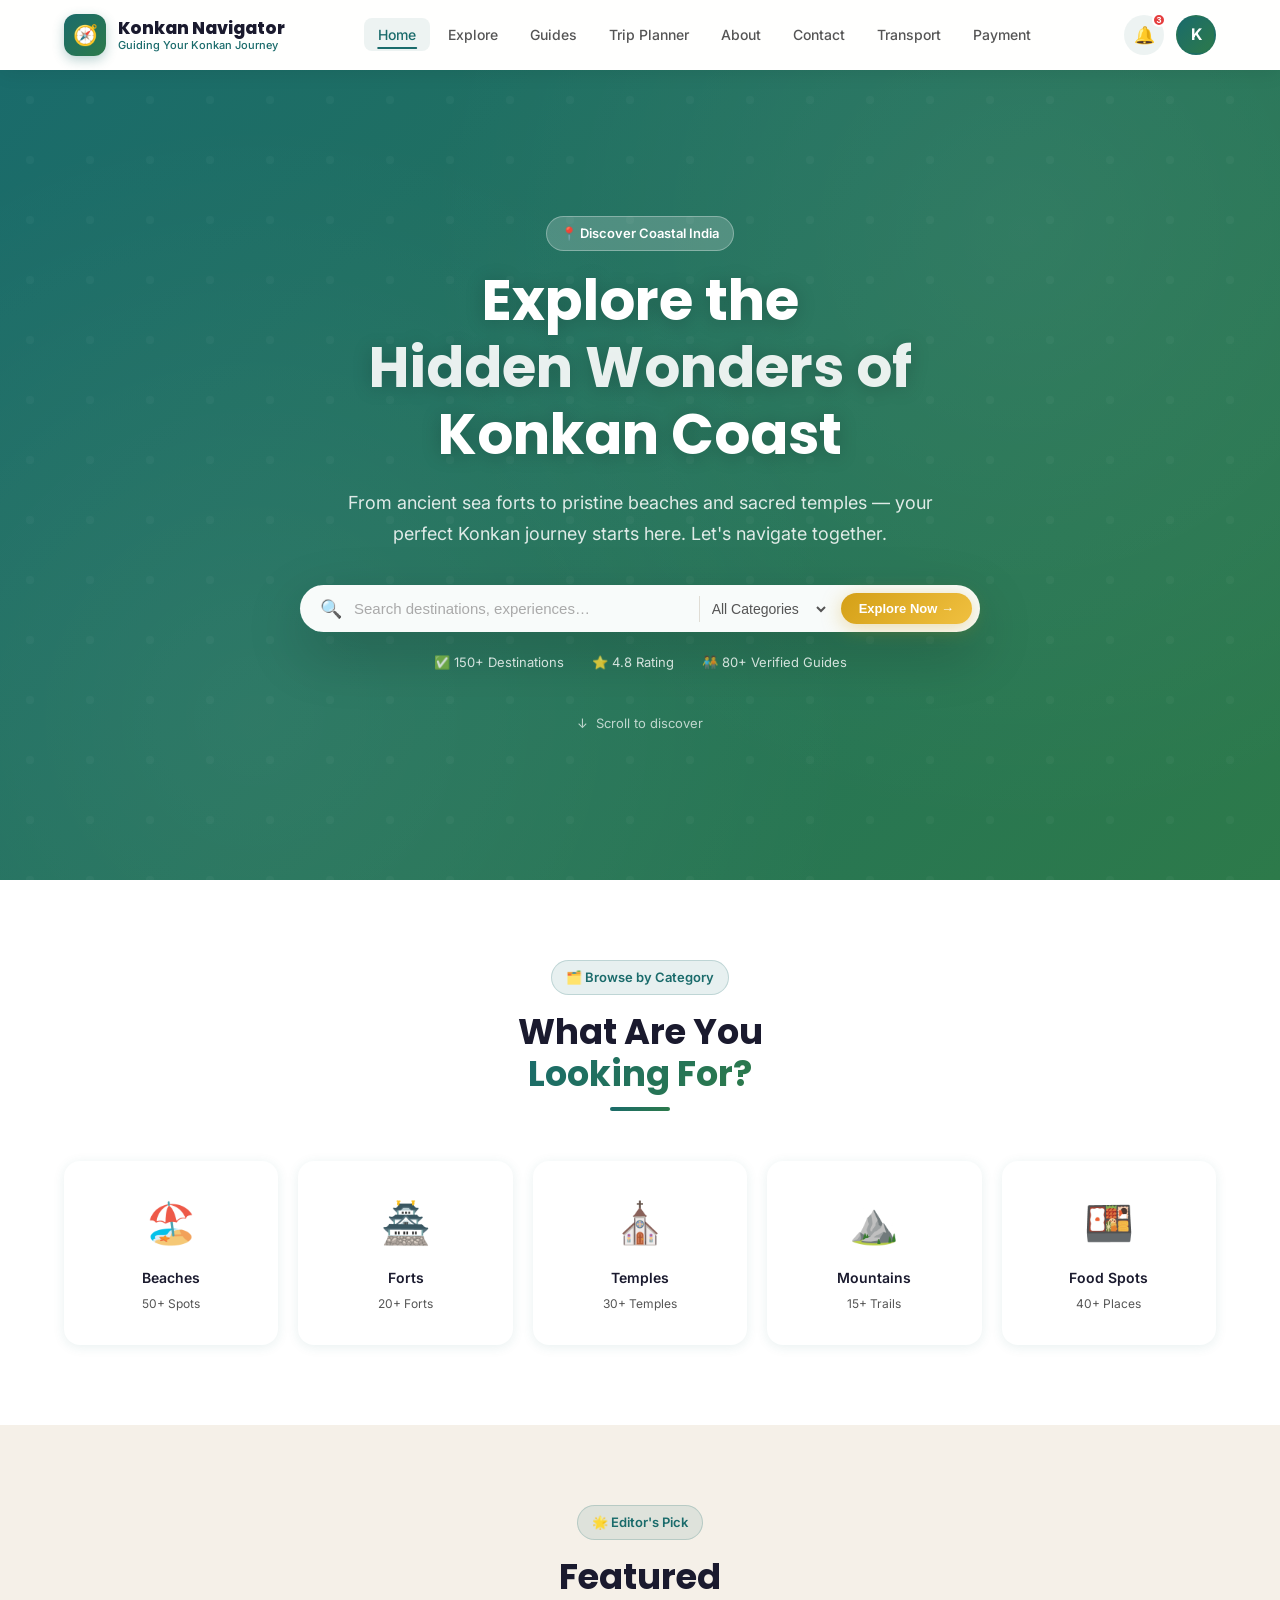
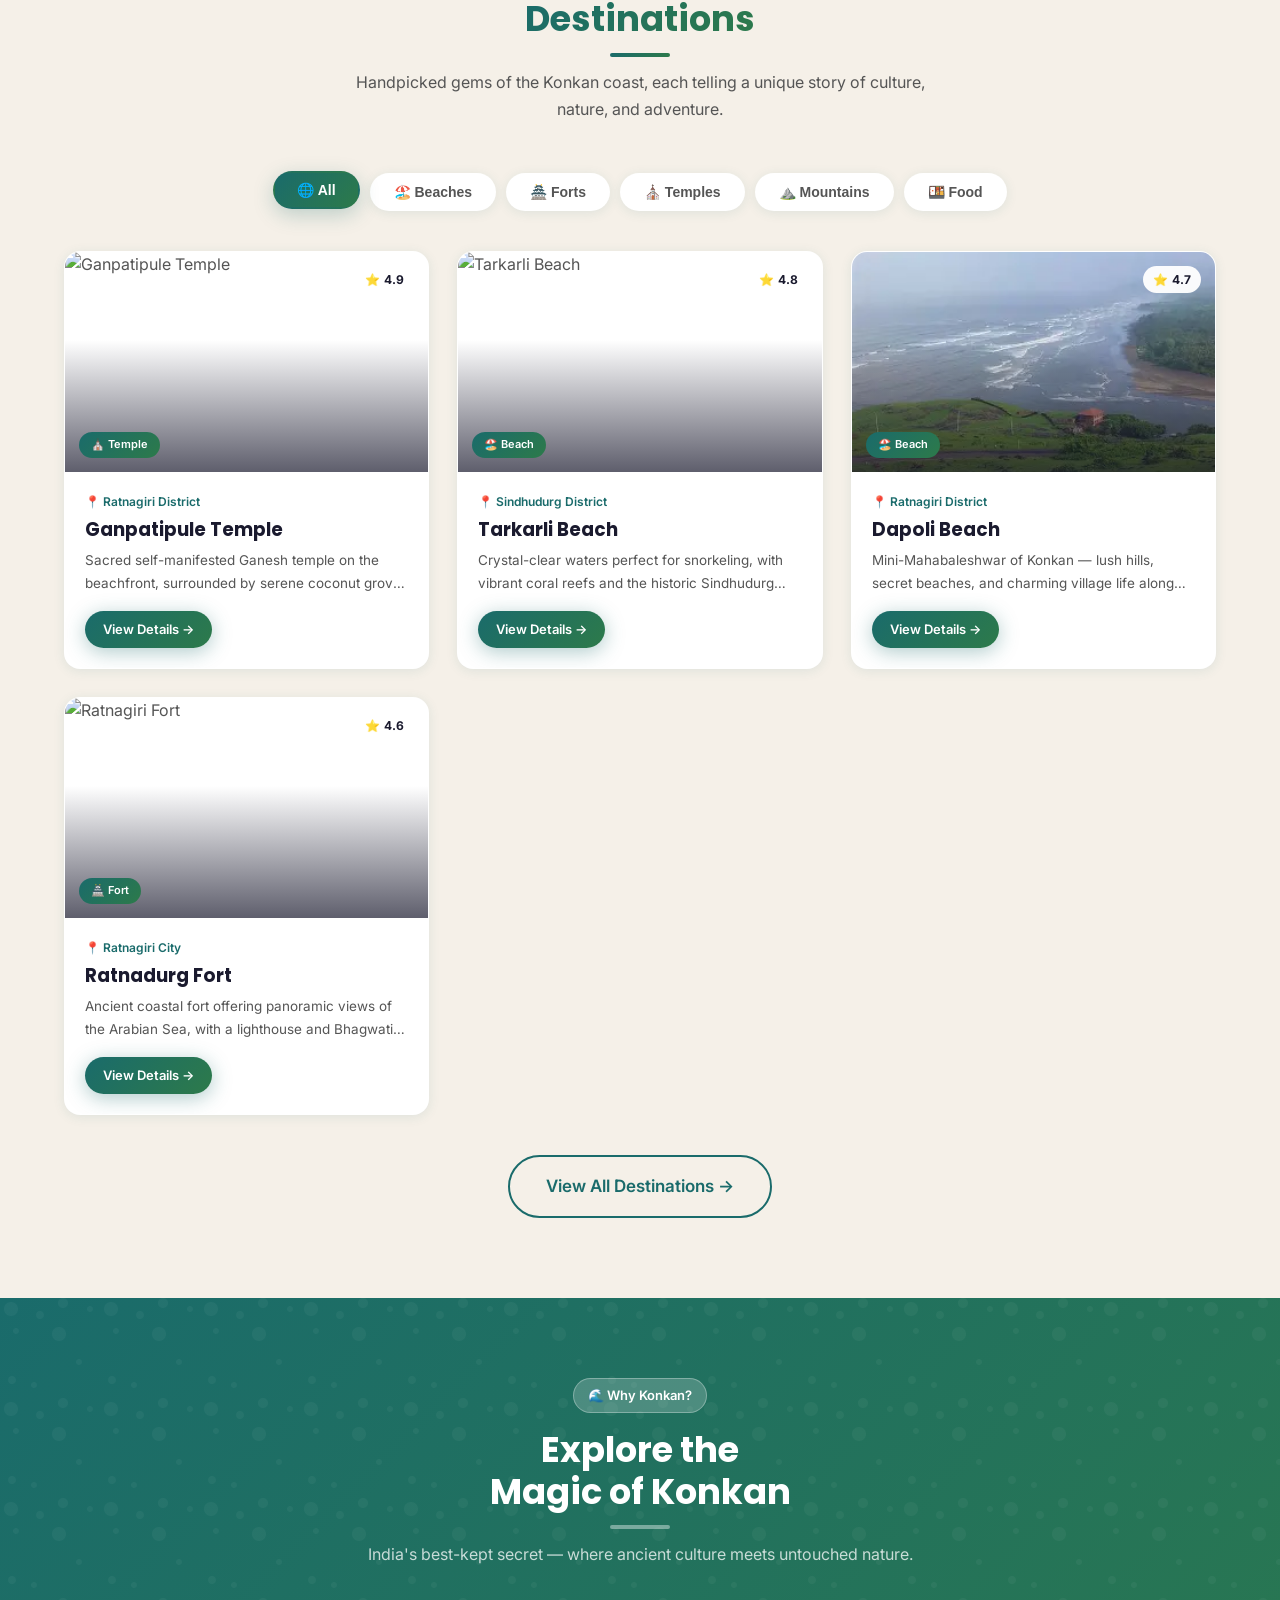
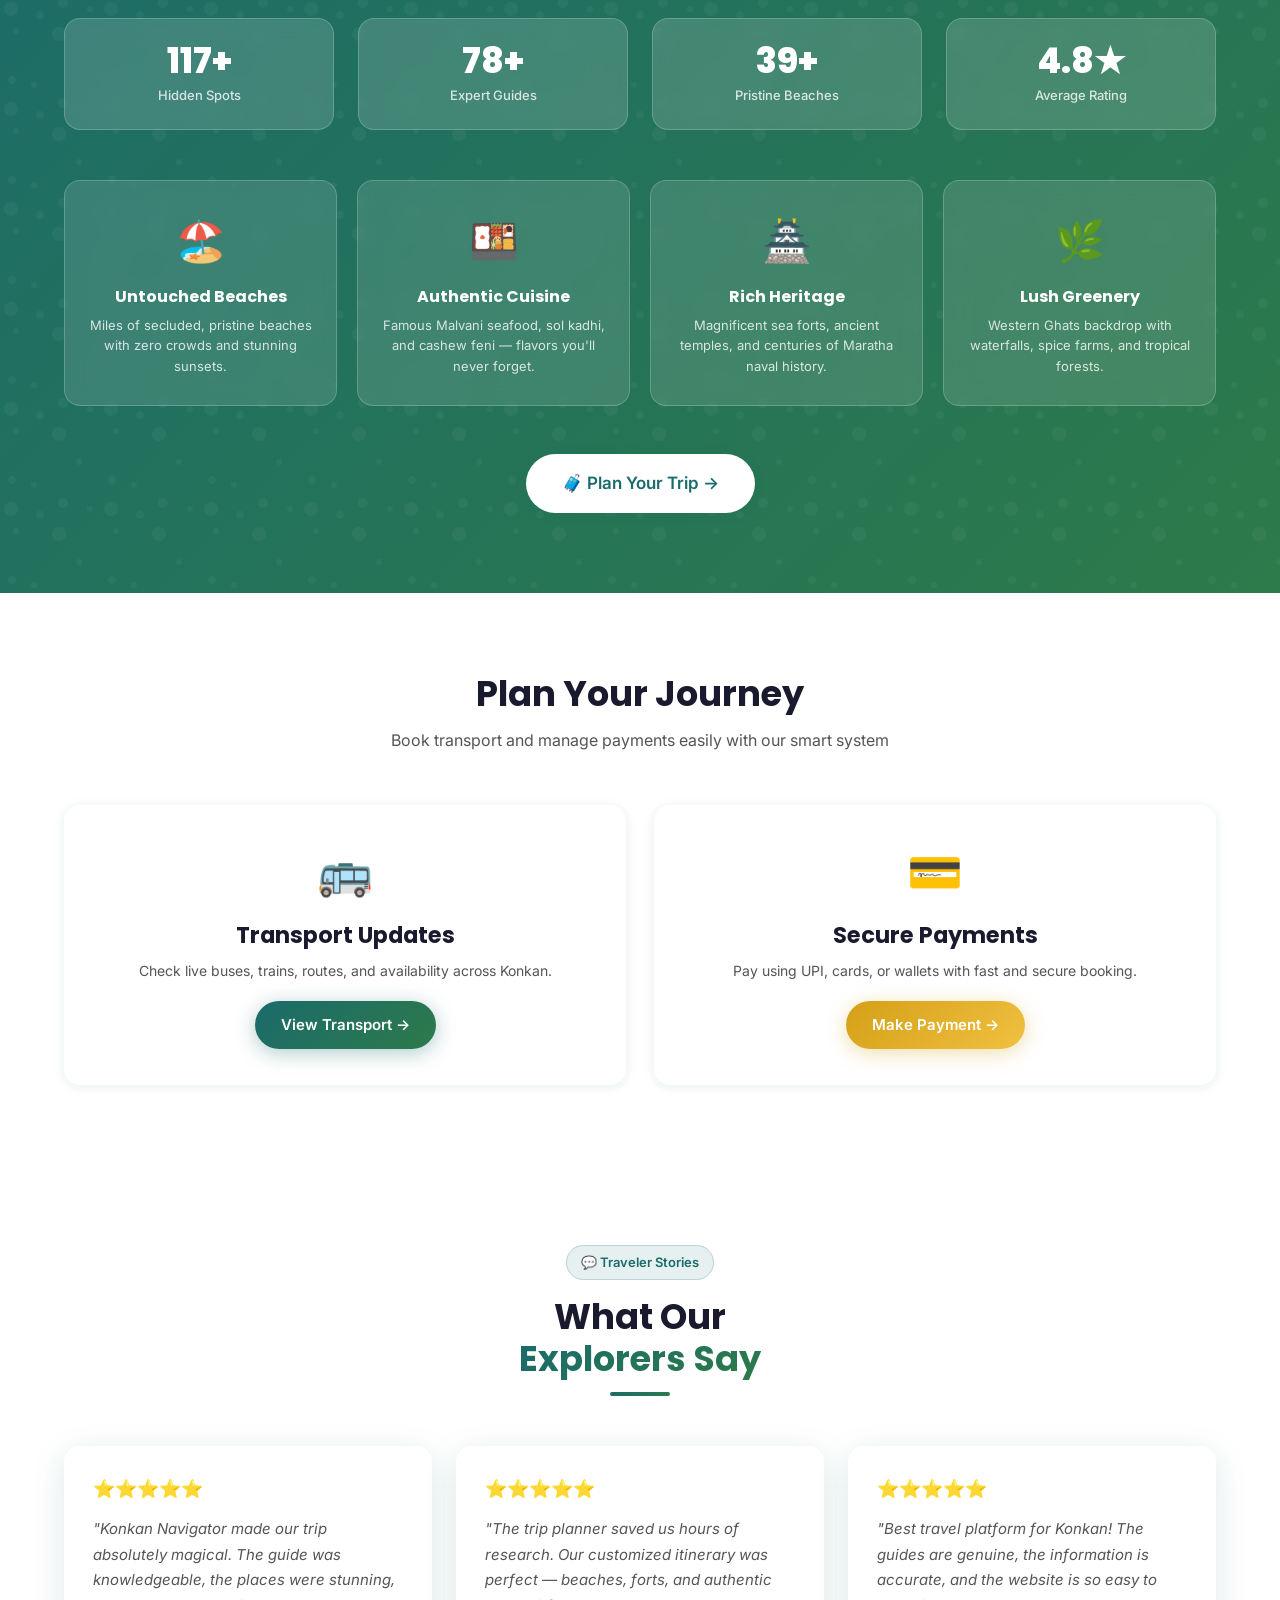
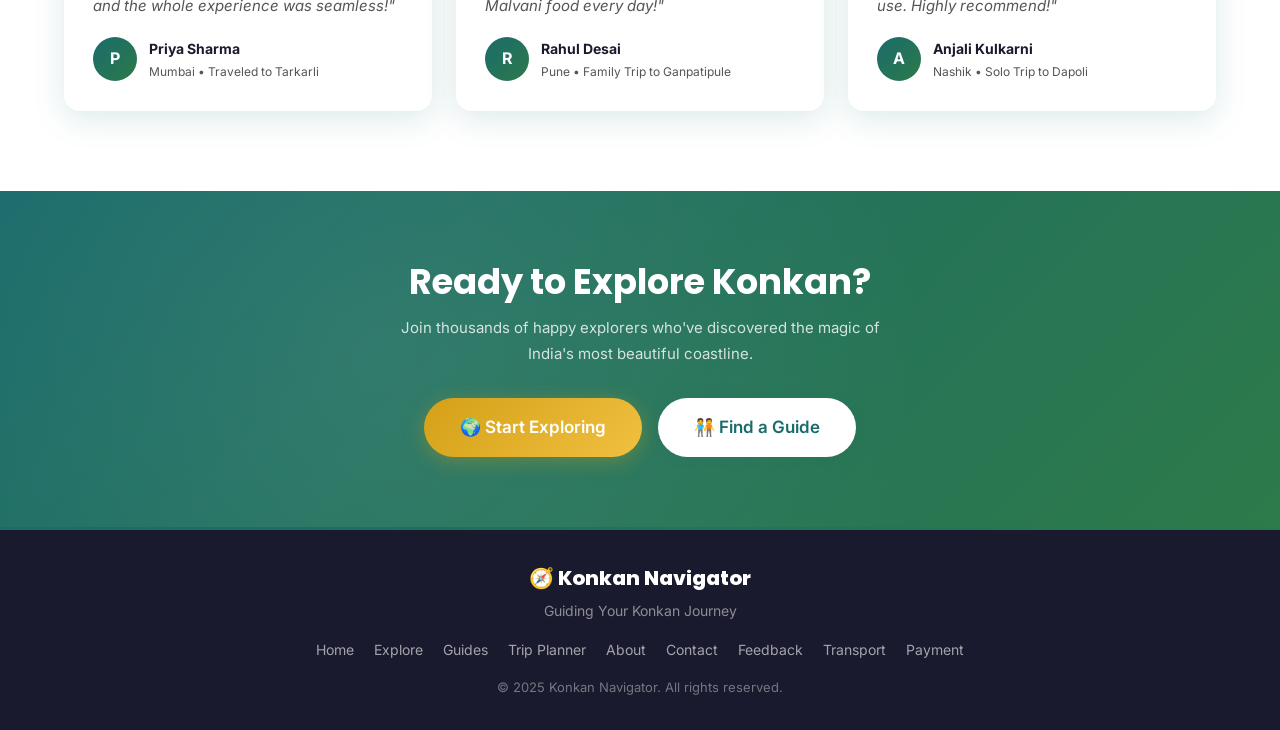
==== index.html @ 90c6ad64 "initial commit" ====
<!DOCTYPE html>
<html lang="en">
<head>
  <meta charset="UTF-8" />
  <meta name="viewport" content="width=device-width, initial-scale=1.0" />
  <title>Konkan Navigator – Guiding Your Konkan Journey</title>
  <link rel="stylesheet" href="css/style.css" />
  <link rel="preconnect" href="https://fonts.googleapis.com">
  <link href="https://fonts.googleapis.com/css2?family=Poppins:wght@400;500;600;700;800&family=Inter:wght@400;500;600;700&display=swap" rel="stylesheet">
  <style>
    /* ---- HOME-SPECIFIC STYLES ---- */
    .hero-content .badge { background:rgba(255,255,255,0.2); color:white; border-color:rgba(255,255,255,0.3); }
    .hero-scroll {
      display:flex; align-items:center; justify-content:center; gap:8px;
      margin-top:40px; color:rgba(255,255,255,0.7); font-size:13px;
      animation: float 2s ease-in-out infinite;
    }
    .why-grid {
      display:grid; grid-template-columns:repeat(auto-fit,minmax(200px,1fr)); gap:20px;
    }
    .why-card {
      background:rgba(255,255,255,0.12); border:1px solid rgba(255,255,255,0.2);
      border-radius:var(--radius); padding:28px 20px; text-align:center;
      color:white; transition:var(--transition); backdrop-filter:blur(10px);
    }
    .why-card:hover { background:rgba(255,255,255,0.2); transform:translateY(-4px); }
    .why-card .icon { font-size:2.5rem; margin-bottom:14px; }
    .why-card h4 { color:white; margin-bottom:8px; font-size:1rem; }
    .why-card p  { font-size:13px; color:rgba(255,255,255,0.8); line-height:1.6; }

    .home-section-alt { background:white; }
  </style>
</head>
<body>

<!-- ======== NAVBAR ======== -->
<nav class="navbar">
  <div class="nav-inner">
    <a href="index.html" class="nav-logo">
      <div class="logo-icon">🧭</div>
      <div class="logo-text">
        <span>Konkan Navigator</span>
        <span>Guiding Your Konkan Journey</span>
      </div>
    </a>

    <ul class="nav-links">
      <li><a href="index.html">Home</a></li>
      <li><a href="explore.html">Explore</a></li>
      <li><a href="guides.html">Guides</a></li>
      <li><a href="trip-planner.html">Trip Planner</a></li>
      <li><a href="about.html">About</a></li>
      <li><a href="contact.html">Contact</a></li>
      <li><a href="transport.html">Transport</a></li>
      <li><a href="payment.html">Payment</a></li>
    </ul>

    <div class="nav-right">
      <button class="nav-icon-btn" title="Notifications" aria-label="Notifications">
        🔔
        <span class="nav-bell-badge">3</span>
      </button>
      <a href="signin.html">
        <div class="nav-avatar" title="Sign In">K</div>
      </a>
      <button class="nav-hamburger" id="hamburger" aria-label="Menu">
        <span></span><span></span><span></span>
      </button>
    </div>
  </div>

  <!-- Mobile Menu -->
  <div class="nav-mobile" id="nav-mobile">
    <a href="index.html">🏠 Home</a>
    <a href="explore.html">🌍 Explore</a>
    <a href="guides.html">🧑‍🤝‍🧑 Guides</a>
    <a href="trip-planner.html">🧳 Trip Planner</a>
    <a href="about.html">ℹ️ About</a>
    <a href="contact.html">📞 Contact</a>
    <a href="feedback.html">📝 Feedback</a>
    <a href="transport.html">🚌 Transport</a>
    <a href="payment.html">💳 Payment</a>
    <a href="signin.html" style="background:var(--primary-gradient);color:white;justify-content:center;border-radius:50px;margin-top:8px;">Sign In →</a>
  </div>
</nav>

<!-- ======== HERO ======== -->
<section class="hero">
  <div class="hero-pattern"></div>
  <div class="container" style="width:100%;">
    <div class="hero-content animate-fade-up">
      <span class="badge">📍 Discover Coastal India</span>
      <h1>Explore the<br><span style="color:rgba(255,255,255,0.9);">Hidden Wonders of</span><br>Konkan Coast</h1>
      <p class="subtitle">
        From ancient sea forts to pristine beaches and sacred temples —
        your perfect Konkan journey starts here. Let's navigate together.
      </p>

    
      <!-- Search Bar -->
      <div class="search-bar">
        <span class="search-icon">🔍</span>
        <input type="text" id="search-input" placeholder="Search destinations, experiences…" />
        <select id="search-cat">
          <option value="all">All Categories</option>
          <option value="beach">🏖️ Beaches</option>
          <option value="fort">🏯 Forts</option>
          <option value="temple">⛪ Temples</option>
          <option value="mountain">⛰️ Mountains</option>
          <option value="food">🍱 Food Spots</option>
        </select>
        <button class="btn btn-gold btn-sm ripple" id="search-btn">Explore Now →</button>
      </div>

      <!-- Quick stats under search -->
      <div style="display:flex;justify-content:center;gap:28px;flex-wrap:wrap;margin-top:20px;">
        <span style="color:rgba(255,255,255,0.8);font-size:13px;">✅ 150+ Destinations</span>
        <span style="color:rgba(255,255,255,0.8);font-size:13px;">⭐ 4.8 Rating</span>
        <span style="color:rgba(255,255,255,0.8);font-size:13px;">🧑‍🤝‍🧑 80+ Verified Guides</span>
      </div>

      <div class="hero-scroll">
        <span>↓</span> Scroll to discover
      </div>
    </div>
  </div>
</section>

<!-- ======== QUICK CATEGORIES ======== -->
<section class="section home-section-alt">
  <div class="container">
    <div class="section-header reveal">
      <span class="badge">🗂️ Browse by Category</span>
      <h2>What Are You<br><span class="text-gradient">Looking For?</span></h2>
      <div class="divider"></div>
    </div>
    <div class="quick-cats reveal">
      <a href="explore.html?cat=beach" class="quick-cat-card">
        <span class="cat-icon">🏖️</span>
        <span>Beaches</span>
        <small style="color:var(--text);font-size:12px;margin-top:4px;">50+ Spots</small>
      </a>
      <a href="explore.html?cat=fort" class="quick-cat-card">
        <span class="cat-icon">🏯</span>
        <span>Forts</span>
        <small style="color:var(--text);font-size:12px;margin-top:4px;">20+ Forts</small>
      </a>
      <a href="explore.html?cat=temple" class="quick-cat-card">
        <span class="cat-icon">⛪</span>
        <span>Temples</span>
        <small style="color:var(--text);font-size:12px;margin-top:4px;">30+ Temples</small>
      </a>
      <a href="explore.html?cat=mountain" class="quick-cat-card">
        <span class="cat-icon">⛰️</span>
        <span>Mountains</span>
        <small style="color:var(--text);font-size:12px;margin-top:4px;">15+ Trails</small>
      </a>
      <a href="explore.html?cat=food" class="quick-cat-card">
        <span class="cat-icon">🍱</span>
        <span>Food Spots</span>
        <small style="color:var(--text);font-size:12px;margin-top:4px;">40+ Places</small>
      </a>
    </div>
  </div>
</section>

<!-- ======== FEATURED DESTINATIONS ======== -->
<section class="section" id="destinations">
  <div class="container">
    <div class="section-header reveal">
      <span class="badge">🌟 Editor's Pick</span>
      <h2>Featured<br><span class="text-gradient">Destinations</span></h2>
      <div class="divider"></div>
      <p>Handpicked gems of the Konkan coast, each telling a unique story of culture, nature, and adventure.</p>
    </div>

    <!-- Category Filter -->
    <div class="cat-filter reveal">
      <button class="cat-tag active" data-cat="all">🌐 All</button>
      <button class="cat-tag" data-cat="beach">🏖️ Beaches</button>
      <button class="cat-tag" data-cat="fort">🏯 Forts</button>
      <button class="cat-tag" data-cat="temple">⛪ Temples</button>
      <button class="cat-tag" data-cat="mountain">⛰️ Mountains</button>
      <button class="cat-tag" data-cat="food">🍱 Food</button>
    </div>

    <div class="dest-grid">
      <!-- Ganpatipule -->
      <div class="card dest-card reveal" data-cat="temple">
        <div class="card-img">
          <img src="https://th.bing.com/th/id/OIP.x9fMW_o61U7NT2A8mwmYQgHaFj?w=266&h=200&c=7&r=0&o=7&dpr=1.3&pid=1.7&rm=3" alt="Ganpatipule Temple" loading="lazy" />
          <div class="card-img-overlay"></div>
          <span class="card-rating"><span class="star">⭐</span> 4.9</span>
          <span class="card-cat">⛪ Temple</span>
        </div>
        <div class="card-body">
          <div class="card-loc">📍 Ratnagiri District</div>
          <h3>Ganpatipule Temple</h3>
          <p>Sacred self-manifested Ganesh temple on the beachfront, surrounded by serene coconut groves and turquoise sea.</p>
          <a href="explore.html" class="btn btn-primary btn-sm ripple">View Details →</a>
        </div>
      </div>

      <!-- Tarkarli -->
      <div class="card dest-card reveal" data-cat="beach">
        <div class="card-img">
          <img src="https://th.bing.com/th/id/OIP._YNSXHaYyVShvaZElJTY4QHaFj?w=157&h=180&c=7&r=0&o=7&dpr=1.3&pid=1.7&rm=3" alt="Tarkarli Beach" loading="lazy" />
          <div class="card-img-overlay"></div>
          <span class="card-rating"><span class="star">⭐</span> 4.8</span>
          <span class="card-cat">🏖️ Beach</span>
        </div>
        <div class="card-body">
          <div class="card-loc">📍 Sindhudurg District</div>
          <h3>Tarkarli Beach</h3>
          <p>Crystal-clear waters perfect for snorkeling, with vibrant coral reefs and the historic Sindhudurg Fort nearby.</p>
          <a href="explore.html" class="btn btn-primary btn-sm ripple">View Details →</a>
        </div>
      </div>

      <!-- Dapoli -->
      <div class="card dest-card reveal" data-cat="beach">
        <div class="card-img">
          <img src="[data-uri]" alt="Dapoli Beach" loading="lazy" />
          <div class="card-img-overlay"></div>
          <span class="card-rating"><span class="star">⭐</span> 4.7</span>
          <span class="card-cat">🏖️ Beach</span>
        </div>
        <div class="card-body">
          <div class="card-loc">📍 Ratnagiri District</div>
          <h3>Dapoli Beach</h3>
          <p>Mini-Mahabaleshwar of Konkan — lush hills, secret beaches, and charming village life along the scenic coast.</p>
          <a href="explore.html" class="btn btn-primary btn-sm ripple">View Details →</a>
        </div>
      </div>

      <!-- Ratnagiri Fort -->
      <div class="card dest-card reveal" data-cat="fort">
        <div class="card-img">
          <img src="https://th.bing.com/th/id/OIP.R75GRxAWgj7b5ObljnDWQQHaE8?w=265&h=180&c=7&r=0&o=7&dpr=1.3&pid=1.7&rm=3" alt="Ratnagiri Fort" loading="lazy" />
          <div class="card-img-overlay"></div>
          <span class="card-rating"><span class="star">⭐</span> 4.6</span>
          <span class="card-cat">🏯 Fort</span>
        </div>
        <div class="card-body">
          <div class="card-loc">📍 Ratnagiri City</div>
          <h3>Ratnadurg Fort</h3>
          <p>Ancient coastal fort offering panoramic views of the Arabian Sea, with a lighthouse and Bhagwati Temple inside.</p>
          <a href="explore.html" class="btn btn-primary btn-sm ripple">View Details →</a>
        </div>
      </div>
    </div>

    <div style="text-align:center;margin-top:40px;" class="reveal">
      <a href="explore.html" class="btn btn-outline btn-lg ripple">View All Destinations →</a>
    </div>
  </div>
</section>

<!-- ======== WHY KONKAN ======== -->
<section class="section why-section">
  <div class="container">
    <div class="section-header reveal">
      <span class="badge" style="background:rgba(255,255,255,0.2);color:white;border-color:rgba(255,255,255,0.3);">🌊 Why Konkan?</span>
      <h2 style="color:white;">Explore the<br>Magic of Konkan</h2>
      <div class="divider" style="background:rgba(255,255,255,0.4);"></div>
      <p style="color:rgba(255,255,255,0.75);">India's best-kept secret — where ancient culture meets untouched nature.</p>
    </div>

    <!-- Stats -->
    <div class="stats-grid reveal" style="margin-bottom:50px;">
      <div class="stat-item">
        <div class="stat-num" data-count="150" data-suffix="+">0+</div>
        <div class="stat-label">Hidden Spots</div>
      </div>
      <div class="stat-item">
        <div class="stat-num" data-count="80" data-suffix="+">0+</div>
        <div class="stat-label">Expert Guides</div>
      </div>
      <div class="stat-item">
        <div class="stat-num" data-count="50" data-suffix="+">0+</div>
        <div class="stat-label">Pristine Beaches</div>
      </div>
      <div class="stat-item">
        <div class="stat-num">4.8★</div>
        <div class="stat-label">Average Rating</div>
      </div>
    </div>

    <!-- Why Cards -->
    <div class="why-grid reveal">
      <div class="why-card">
        <div class="icon">🏖️</div>
        <h4>Untouched Beaches</h4>
        <p>Miles of secluded, pristine beaches with zero crowds and stunning sunsets.</p>
      </div>
      <div class="why-card">
        <div class="icon">🍱</div>
        <h4>Authentic Cuisine</h4>
        <p>Famous Malvani seafood, sol kadhi, and cashew feni — flavors you'll never forget.</p>
      </div>
      <div class="why-card">
        <div class="icon">🏯</div>
        <h4>Rich Heritage</h4>
        <p>Magnificent sea forts, ancient temples, and centuries of Maratha naval history.</p>
      </div>
      <div class="why-card">
        <div class="icon">🌿</div>
        <h4>Lush Greenery</h4>
        <p>Western Ghats backdrop with waterfalls, spice farms, and tropical forests.</p>
      </div>
    </div>

    <div style="text-align:center;margin-top:48px;" class="reveal">
      <a href="trip-planner.html" class="btn btn-white btn-lg ripple">🧳 Plan Your Trip →</a>
    </div>
  </div>
</section>
  <!-- ===== TRANSPORT & PAYMENT SECTION ===== -->
<section class="section home-section-alt">
  <div class="container">

    <div class="section-header">
      <h2>Plan Your Journey</h2>
      <p>Book transport and manage payments easily with our smart system</p>
    </div>

    <div class="tp-grid">

      <!-- Transport Card -->
      <div class="tp-card reveal">
        <div class="tp-icon">🚌</div>
        <h3>Transport Updates</h3>
        <p>Check live buses, trains, routes, and availability across Konkan.</p>
        <a href="transport.html" class="btn btn-primary ripple">View Transport →</a>
      </div>

      <!-- Payment Card -->
      <div class="tp-card reveal">
        <div class="tp-icon">💳</div>
        <h3>Secure Payments</h3>
        <p>Pay using UPI, cards, or wallets with fast and secure booking.</p>
        <a href="payment.html" class="btn btn-gold ripple">Make Payment →</a>
      </div>

    </div>

  </div>
</section>


<!-- ======== TESTIMONIALS ======== -->
<section class="section home-section-alt">
  <div class="container">
    <div class="section-header reveal">
      <span class="badge">💬 Traveler Stories</span>
      <h2>What Our<br><span class="text-gradient">Explorers Say</span></h2>
      <div class="divider"></div>
    </div>
    <div style="display:grid;grid-template-columns:repeat(auto-fit,minmax(280px,1fr));gap:24px;">
      <div class="glass-card reveal" style="padding:28px;">
        <div style="color:var(--star);font-size:18px;margin-bottom:12px;">⭐⭐⭐⭐⭐</div>
        <p style="font-style:italic;color:var(--text);margin-bottom:18px;">"Konkan Navigator made our trip absolutely magical. The guide was knowledgeable, the places were stunning, and the whole experience was seamless!"</p>
        <div style="display:flex;align-items:center;gap:12px;">
          <div style="width:44px;height:44px;border-radius:50%;background:var(--primary-gradient);display:flex;align-items:center;justify-content:center;color:white;font-weight:700;font-size:16px;">P</div>
          <div>
            <strong style="font-size:14px;color:var(--heading);">Priya Sharma</strong>
            <p style="font-size:12px;color:var(--text);margin:0;">Mumbai • Traveled to Tarkarli</p>
          </div>
        </div>
      </div>
      <div class="glass-card reveal" style="padding:28px;">
        <div style="color:var(--star);font-size:18px;margin-bottom:12px;">⭐⭐⭐⭐⭐</div>
        <p style="font-style:italic;color:var(--text);margin-bottom:18px;">"The trip planner saved us hours of research. Our customized itinerary was perfect — beaches, forts, and authentic Malvani food every day!"</p>
        <div style="display:flex;align-items:center;gap:12px;">
          <div style="width:44px;height:44px;border-radius:50%;background:var(--primary-gradient);display:flex;align-items:center;justify-content:center;color:white;font-weight:700;font-size:16px;">R</div>
          <div>
            <strong style="font-size:14px;color:var(--heading);">Rahul Desai</strong>
            <p style="font-size:12px;color:var(--text);margin:0;">Pune • Family Trip to Ganpatipule</p>
          </div>
        </div>
      </div>
      <div class="glass-card reveal" style="padding:28px;">
        <div style="color:var(--star);font-size:18px;margin-bottom:12px;">⭐⭐⭐⭐⭐</div>
        <p style="font-style:italic;color:var(--text);margin-bottom:18px;">"Best travel platform for Konkan! The guides are genuine, the information is accurate, and the website is so easy to use. Highly recommend!"</p>
        <div style="display:flex;align-items:center;gap:12px;">
          <div style="width:44px;height:44px;border-radius:50%;background:var(--primary-gradient);display:flex;align-items:center;justify-content:center;color:white;font-weight:700;font-size:16px;">A</div>
          <div>
            <strong style="font-size:14px;color:var(--heading);">Anjali Kulkarni</strong>
            <p style="font-size:12px;color:var(--text);margin:0;">Nashik • Solo Trip to Dapoli</p>
          </div>
        </div>
      </div>
    </div>
  </div>
</section>

<!-- ======== CTA BANNER ======== -->
<section style="background:var(--primary-gradient);padding:70px 0;text-align:center;position:relative;overflow:hidden;">
  <div style="position:absolute;inset:0;background:radial-gradient(circle at 30% 50%,rgba(255,255,255,0.08) 0%,transparent 60%);"></div>
  <div class="container" style="position:relative;z-index:1;">
    <div class="reveal">
      <h2 style="color:white;margin-bottom:12px;">Ready to Explore Konkan?</h2>
      <p style="color:rgba(255,255,255,0.8);margin-bottom:32px;max-width:500px;margin-left:auto;margin-right:auto;">
        Join thousands of happy explorers who've discovered the magic of India's most beautiful coastline.
      </p>
      <div style="display:flex;gap:16px;justify-content:center;flex-wrap:wrap;">
        <a href="explore.html" class="btn btn-gold btn-lg ripple">🌍 Start Exploring</a>
        <a href="guides.html" class="btn btn-white btn-lg ripple">🧑‍🤝‍🧑 Find a Guide</a>
      </div>
    </div>
  </div>
</section>

<!-- ======== FOOTER ======== -->
<footer>
  <div class="footer-brand">🧭 Konkan Navigator</div>
  <div class="footer-tagline">Guiding Your Konkan Journey</div>
  <div class="footer-links">
    <a href="index.html">Home</a>
    <a href="explore.html">Explore</a>
    <a href="guides.html">Guides</a>
    <a href="trip-planner.html">Trip Planner</a>
    <a href="about.html">About</a>
    <a href="contact.html">Contact</a>
    <a href="feedback.html">Feedback</a>
    <a href="transport.html">Transport</a>
    <a href="payment.html">Payment</a>
  </div>
  <div class="footer-copy">© 2025 Konkan Navigator. All rights reserved.</div>
</footer>

<div id="toast-container"></div>
<script src="js/script.js"></script>
</body>
</html>
---- css/style.css ----
/* ============================================
   KONKAN NAVIGATOR - GLOBAL STYLES
   Style Guide: Premium Travel Platform UI
   ============================================ */

/* ---------- CSS VARIABLES ---------- */
:root {
  --primary-start: #1a6b6b;
  --primary-end: #2d7a4a;
  --primary-gradient: linear-gradient(135deg, #1a6b6b, #2d7a4a);
  --bg-main: #f5f0e8;
  --cta-gold: #d4a017;
  --cta-teal: #1a6b6b;
  --card-bg: #ffffff;
  --heading: #1a1a2e;
  --text: #555555;
  --accent: #1a6b6b;
  --star: #f5a623;
  --border: #e0ddd5;
  --shadow-sm: 0 2px 12px rgba(26,107,107,0.10);
  --shadow-md: 0 8px 32px rgba(26,107,107,0.15);
  --shadow-lg: 0 16px 48px rgba(26,107,107,0.20);
  --radius: 16px;
  --radius-sm: 8px;
  --transition: all 0.3s cubic-bezier(0.4, 0, 0.2, 1);
  --glass-bg: rgba(255,255,255,0.85);
  --glass-border: rgba(255,255,255,0.6);
  --max-width: 1200px;
}

/* ---------- RESET & BASE ---------- */
*, *::before, *::after {
  margin: 0;
  padding: 0;
  box-sizing: border-box;
}

html {
  scroll-behavior: smooth;
  font-size: 16px;
}

body {
  font-family: 'Inter', 'Segoe UI', sans-serif;
  background: var(--bg-main);
  color: var(--text);
  line-height: 1.6;
  overflow-x: hidden;
}

img { max-width: 100%; display: block; }
a { text-decoration: none; color: inherit; }
ul { list-style: none; }
button { cursor: pointer; border: none; outline: none; }
input, select, textarea { outline: none; }

/* ---------- TYPOGRAPHY ---------- */
h1, h2, h3, h4, h5 {
  font-family: 'Poppins', 'Inter', sans-serif;
  color: var(--heading);
  font-weight: 700;
  line-height: 1.2;
}

h1 { font-size: clamp(2rem, 5vw, 3.5rem); }
h2 { font-size: clamp(1.5rem, 3vw, 2.2rem); }
h3 { font-size: clamp(1.1rem, 2vw, 1.4rem); }
h4 { font-size: 1.1rem; }

p { font-size: 15px; line-height: 1.7; }

/* ---------- UTILITY CLASSES ---------- */
.container { max-width: var(--max-width); margin: 0 auto; padding: 0 24px; }
.section { padding: 80px 0; }
.section-header { text-align: center; margin-bottom: 50px; }
.section-header p { color: var(--text); max-width: 580px; margin: 12px auto 0; font-size: 16px; }

.badge {
  display: inline-flex;
  align-items: center;
  gap: 6px;
  background: rgba(26,107,107,0.1);
  color: var(--accent);
  font-size: 13px;
  font-weight: 600;
  padding: 6px 14px;
  border-radius: 50px;
  border: 1px solid rgba(26,107,107,0.2);
  margin-bottom: 16px;
}

.text-gradient {
  background: var(--primary-gradient);
  -webkit-background-clip: text;
  -webkit-text-fill-color: transparent;
  background-clip: text;
}

/* ---------- BUTTONS ---------- */
.btn {
  display: inline-flex;
  align-items: center;
  gap: 8px;
  padding: 12px 26px;
  border-radius: 50px;
  font-size: 15px;
  font-weight: 600;
  transition: var(--transition);
  position: relative;
  overflow: hidden;
}

.btn::after {
  content: '';
  position: absolute;
  inset: 0;
  background: rgba(255,255,255,0);
  transition: var(--transition);
}
.btn:hover::after { background: rgba(255,255,255,0.12); }

.btn-primary {
  background: var(--primary-gradient);
  color: white;
  box-shadow: 0 4px 20px rgba(26,107,107,0.35);
}
.btn-primary:hover {
  transform: translateY(-2px);
  box-shadow: 0 8px 28px rgba(26,107,107,0.45);
}

.btn-gold {
  background: linear-gradient(135deg, #d4a017, #f0c040);
  color: white;
  box-shadow: 0 4px 20px rgba(212,160,23,0.35);
}
.btn-gold:hover {
  transform: translateY(-2px);
  box-shadow: 0 8px 28px rgba(212,160,23,0.45);
}

.btn-outline {
  background: transparent;
  color: var(--accent);
  border: 2px solid var(--accent);
}
.btn-outline:hover {
  background: var(--accent);
  color: white;
  transform: translateY(-2px);
}

.btn-white {
  background: white;
  color: var(--accent);
  box-shadow: var(--shadow-sm);
}
.btn-white:hover {
  transform: translateY(-2px);
  box-shadow: var(--shadow-md);
}

.btn-sm { padding: 8px 18px; font-size: 13px; }
.btn-lg { padding: 16px 36px; font-size: 17px; }

/* Ripple Effect */
.ripple { position: relative; overflow: hidden; }
.ripple-wave {
  position: absolute;
  border-radius: 50%;
  transform: scale(0);
  animation: rippleAnim 0.6s linear;
  background: rgba(255,255,255,0.3);
  pointer-events: none;
}
@keyframes rippleAnim {
  to { transform: scale(4); opacity: 0; }
}

/* ---------- NAVBAR ---------- */
.navbar {
  position: sticky;
  top: 0;
  z-index: 1000;
  background: rgba(255,255,255,0.95);
  backdrop-filter: blur(20px);
  -webkit-backdrop-filter: blur(20px);
  box-shadow: 0 2px 20px rgba(0,0,0,0.08);
  transition: var(--transition);
}

.nav-inner {
  max-width: var(--max-width);
  margin: 0 auto;
  padding: 0 24px;
  height: 70px;
  display: flex;
  align-items: center;
  justify-content: space-between;
  gap: 20px;
}

/* Logo */
.nav-logo {
  display: flex;
  align-items: center;
  gap: 12px;
  flex-shrink: 0;
}
.nav-logo .logo-icon {
  width: 42px;
  height: 42px;
  background: var(--primary-gradient);
  border-radius: 12px;
  display: flex;
  align-items: center;
  justify-content: center;
  color: white;
  font-size: 20px;
  box-shadow: 0 4px 12px rgba(26,107,107,0.3);
}
.nav-logo .logo-text {
  display: flex;
  flex-direction: column;
  line-height: 1.2;
}
.nav-logo .logo-text span:first-child {
  font-family: 'Poppins', sans-serif;
  font-weight: 800;
  font-size: 17px;
  color: var(--heading);
}
.nav-logo .logo-text span:last-child {
  font-size: 11px;
  color: var(--accent);
  font-weight: 500;
}

/* Nav Links */
.nav-links {
  display: flex;
  align-items: center;
  gap: 4px;
}
.nav-links a {
  padding: 8px 14px;
  font-size: 14px;
  font-weight: 500;
  color: var(--text);
  border-radius: 8px;
  transition: var(--transition);
  position: relative;
}
.nav-links a::after {
  content: '';
  position: absolute;
  bottom: 2px;
  left: 50%;
  transform: translateX(-50%);
  width: 0;
  height: 2px;
  background: var(--accent);
  border-radius: 2px;
  transition: var(--transition);
}
.nav-links a:hover,
.nav-links a.active {
  color: var(--accent);
  background: rgba(26,107,107,0.08);
}
.nav-links a.active::after,
.nav-links a:hover::after { width: 60%; }

/* Nav Right */
.nav-right {
  display: flex;
  align-items: center;
  gap: 12px;
  flex-shrink: 0;
}
.nav-icon-btn {
  width: 40px;
  height: 40px;
  border-radius: 50%;
  background: rgba(26,107,107,0.08);
  color: var(--accent);
  display: flex;
  align-items: center;
  justify-content: center;
  font-size: 17px;
  transition: var(--transition);
  border: none;
  cursor: pointer;
  position: relative;
}
.nav-icon-btn:hover {
  background: var(--accent);
  color: white;
  transform: scale(1.08);
}
.nav-bell-badge {
  position: absolute;
  top: -2px;
  right: -2px;
  width: 14px;
  height: 14px;
  background: #e53e3e;
  border-radius: 50%;
  font-size: 9px;
  color: white;
  display: flex;
  align-items: center;
  justify-content: center;
  font-weight: 700;
  border: 2px solid white;
}
.nav-avatar {
  width: 40px;
  height: 40px;
  border-radius: 50%;
  background: var(--primary-gradient);
  color: white;
  font-weight: 700;
  font-size: 16px;
  display: flex;
  align-items: center;
  justify-content: center;
  cursor: pointer;
  border: 2px solid rgba(26,107,107,0.2);
  transition: var(--transition);
}
.nav-avatar:hover { transform: scale(1.08); box-shadow: 0 4px 12px rgba(26,107,107,0.3); }

/* Hamburger */
.nav-hamburger {
  display: none;
  flex-direction: column;
  gap: 5px;
  width: 36px;
  height: 36px;
  align-items: center;
  justify-content: center;
  background: none;
  border: none;
  cursor: pointer;
  border-radius: 8px;
  transition: var(--transition);
}
.nav-hamburger span {
  display: block;
  width: 22px;
  height: 2px;
  background: var(--heading);
  border-radius: 2px;
  transition: var(--transition);
}
.nav-hamburger.open span:nth-child(1) { transform: translateY(7px) rotate(45deg); }
.nav-hamburger.open span:nth-child(2) { opacity: 0; }
.nav-hamburger.open span:nth-child(3) { transform: translateY(-7px) rotate(-45deg); }

/* Mobile Menu */
.nav-mobile {
  display: none;
  position: absolute;
  top: 70px;
  left: 0;
  right: 0;
  background: rgba(255,255,255,0.98);
  backdrop-filter: blur(20px);
  padding: 16px 24px 24px;
  box-shadow: 0 20px 40px rgba(0,0,0,0.12);
  border-top: 1px solid var(--border);
  animation: slideDown 0.3s ease;
}
.nav-mobile.open { display: block; }
.nav-mobile a {
  display: flex;
  align-items: center;
  gap: 12px;
  padding: 14px 16px;
  font-size: 15px;
  font-weight: 500;
  color: var(--text);
  border-radius: var(--radius-sm);
  transition: var(--transition);
}
.nav-mobile a:hover,
.nav-mobile a.active {
  background: rgba(26,107,107,0.08);
  color: var(--accent);
  padding-left: 24px;
}
@keyframes slideDown {
  from { opacity: 0; transform: translateY(-10px); }
  to { opacity: 1; transform: translateY(0); }
}

/* ---------- FOOTER ---------- */
footer {
  background: var(--heading);
  color: rgba(255,255,255,0.7);
  text-align: center;
  padding: 32px 24px;
  border-top: 3px solid;
  border-image: var(--primary-gradient) 1;
}
footer .footer-brand {
  font-family: 'Poppins', sans-serif;
  font-weight: 800;
  font-size: 20px;
  color: white;
  margin-bottom: 6px;
}
footer .footer-tagline {
  font-size: 14px;
  color: rgba(255,255,255,0.5);
  margin-bottom: 16px;
}
footer .footer-links {
  display: flex;
  justify-content: center;
  gap: 20px;
  flex-wrap: wrap;
  margin-bottom: 16px;
}
footer .footer-links a {
  font-size: 14px;
  color: rgba(255,255,255,0.6);
  transition: var(--transition);
}
footer .footer-links a:hover { color: var(--cta-gold); }
footer .footer-copy {
  font-size: 13px;
  color: rgba(255,255,255,0.4);
  margin-top: 8px;
}

/* ---------- CARDS ---------- */
.card {
  background: var(--card-bg);
  border-radius: var(--radius);
  overflow: hidden;
  box-shadow: var(--shadow-sm);
  transition: var(--transition);
  border: 1px solid rgba(255,255,255,0.8);
}
.card:hover {
  transform: translateY(-6px);
  box-shadow: var(--shadow-lg);
}

.glass-card {
  background: var(--glass-bg);
  backdrop-filter: blur(20px);
  -webkit-backdrop-filter: blur(20px);
  border: 1px solid var(--glass-border);
  border-radius: var(--radius);
  box-shadow: var(--shadow-md);
}

/* Destination Card */
.dest-card .card-img {
  position: relative;
  overflow: hidden;
  height: 220px;
}
.dest-card .card-img img {
  width: 100%;
  height: 100%;
  object-fit: cover;
  transition: transform 0.5s ease;
}
.dest-card:hover .card-img img { transform: scale(1.08); }
.dest-card .card-img-overlay {
  position: absolute;
  inset: 0;
  background: linear-gradient(to top, rgba(26,26,46,0.7) 0%, transparent 60%);
}
.dest-card .card-rating {
  position: absolute;
  top: 14px;
  right: 14px;
  background: rgba(255,255,255,0.95);
  color: var(--heading);
  font-size: 12px;
  font-weight: 700;
  padding: 4px 10px;
  border-radius: 50px;
  display: flex;
  align-items: center;
  gap: 4px;
}
.dest-card .card-rating .star { color: var(--star); }
.dest-card .card-cat {
  position: absolute;
  bottom: 14px;
  left: 14px;
  background: var(--primary-gradient);
  color: white;
  font-size: 11px;
  font-weight: 600;
  padding: 4px 12px;
  border-radius: 50px;
}
.dest-card .card-body { padding: 20px; }
.dest-card .card-loc {
  display: flex;
  align-items: center;
  gap: 4px;
  font-size: 12px;
  color: var(--accent);
  font-weight: 600;
  margin-bottom: 8px;
}
.dest-card .card-body h3 {
  font-size: 1.15rem;
  margin-bottom: 8px;
  color: var(--heading);
}
.dest-card .card-body p {
  font-size: 13.5px;
  color: var(--text);
  margin-bottom: 16px;
  display: -webkit-box;
  -webkit-line-clamp: 2;
  -webkit-box-orient: vertical;
  overflow: hidden;
}

/* ---------- GRID LAYOUTS ---------- */
.dest-grid {
  display: grid;
  grid-template-columns: repeat(auto-fill, minmax(270px, 1fr));
  gap: 28px;
}

/* ---------- TOAST NOTIFICATIONS ---------- */
#toast-container {
  position: fixed;
  bottom: 30px;
  right: 30px;
  z-index: 9999;
  display: flex;
  flex-direction: column;
  gap: 10px;
  pointer-events: none;
}
.toast {
  display: flex;
  align-items: center;
  gap: 12px;
  background: white;
  border-radius: 14px;
  padding: 14px 18px;
  box-shadow: 0 8px 32px rgba(0,0,0,0.15);
  border-left: 4px solid var(--accent);
  min-width: 280px;
  max-width: 380px;
  pointer-events: all;
  animation: toastIn 0.4s cubic-bezier(0.4,0,0.2,1);
  transition: all 0.3s ease;
}
.toast.toast-success { border-left-color: #22c55e; }
.toast.toast-error   { border-left-color: #ef4444; }
.toast.toast-info    { border-left-color: var(--accent); }
.toast.toast-warning { border-left-color: var(--cta-gold); }
.toast.fade-out { opacity: 0; transform: translateX(20px); }
.toast-icon { font-size: 20px; flex-shrink: 0; }
.toast-msg { font-size: 14px; font-weight: 500; color: var(--heading); }
.toast-close {
  margin-left: auto;
  background: none;
  border: none;
  color: #aaa;
  font-size: 16px;
  cursor: pointer;
  line-height: 1;
  padding: 2px;
  transition: var(--transition);
}
.toast-close:hover { color: var(--heading); }
@keyframes toastIn {
  from { opacity: 0; transform: translateX(40px); }
  to   { opacity: 1; transform: translateX(0); }
}

/* ---------- FORM STYLES ---------- */
.form-group {
  margin-bottom: 20px;
}
.form-group label {
  display: block;
  font-size: 13px;
  font-weight: 600;
  color: var(--heading);
  margin-bottom: 8px;
  text-transform: uppercase;
  letter-spacing: 0.5px;
}
.form-control {
  width: 100%;
  padding: 13px 16px;
  border: 1.5px solid var(--border);
  border-radius: var(--radius-sm);
  font-size: 15px;
  color: var(--heading);
  background: white;
  transition: var(--transition);
  font-family: inherit;
}
.form-control:focus {
  border-color: var(--accent);
  box-shadow: 0 0 0 3px rgba(26,107,107,0.12);
}
.form-control::placeholder { color: #aaa; }
.input-icon-wrap {
  position: relative;
}
.input-icon-wrap .form-control { padding-left: 42px; }
.input-icon-wrap .input-icon {
  position: absolute;
  left: 14px;
  top: 50%;
  transform: translateY(-50%);
  color: #aaa;
  font-size: 16px;
  pointer-events: none;
}
.input-icon-wrap .form-control:focus + .input-icon,
.input-icon-wrap .input-icon { transition: var(--transition); }

/* ---------- SECTION DIVIDER ---------- */
.divider {
  width: 60px;
  height: 4px;
  background: var(--primary-gradient);
  border-radius: 2px;
  margin: 12px auto 0;
}

/* ---------- CATEGORY TAGS ---------- */
.cat-filter {
  display: flex;
  flex-wrap: wrap;
  gap: 10px;
  justify-content: center;
  margin-bottom: 40px;
}
.cat-tag {
  padding: 9px 22px;
  border-radius: 50px;
  font-size: 14px;
  font-weight: 600;
  border: 2px solid transparent;
  background: white;
  color: var(--text);
  cursor: pointer;
  transition: var(--transition);
  box-shadow: var(--shadow-sm);
}
.cat-tag:hover,
.cat-tag.active {
  background: var(--primary-gradient);
  color: white;
  border-color: transparent;
  transform: translateY(-2px);
  box-shadow: 0 6px 20px rgba(26,107,107,0.25);
}

/* ---------- STATS BAR ---------- */
.stats-grid {
  display: grid;
  grid-template-columns: repeat(auto-fit, minmax(160px, 1fr));
  gap: 24px;
}
.stat-item {
  text-align: center;
  padding: 24px 16px;
  background: rgba(255,255,255,0.15);
  border-radius: var(--radius);
  border: 1px solid rgba(255,255,255,0.2);
  backdrop-filter: blur(10px);
}
.stat-item .stat-num {
  font-family: 'Poppins', sans-serif;
  font-size: 2.2rem;
  font-weight: 800;
  color: white;
  line-height: 1;
  margin-bottom: 6px;
}
.stat-item .stat-label {
  font-size: 13px;
  color: rgba(255,255,255,0.8);
  font-weight: 500;
}

/* ---------- HERO SECTION ---------- */
.hero {
  min-height: 90vh;
  background: var(--primary-gradient);
  display: flex;
  align-items: center;
  position: relative;
  overflow: hidden;
}
.hero::before {
  content: '';
  position: absolute;
  inset: 0;
  background:
    radial-gradient(circle at 20% 80%, rgba(255,255,255,0.06) 0%, transparent 50%),
    radial-gradient(circle at 80% 20%, rgba(255,255,255,0.06) 0%, transparent 50%);
}
.hero-pattern {
  position: absolute;
  inset: 0;
  background-image: url("data:image/svg+xml,%3Csvg width='60' height='60' viewBox='0 0 60 60' xmlns='http://www.w3.org/2000/svg'%3E%3Cg fill='none' fill-rule='evenodd'%3E%3Cg fill='%23ffffff' fill-opacity='0.03'%3E%3Ccircle cx='30' cy='30' r='4'/%3E%3C/g%3E%3C/g%3E%3C/svg%3E");
}
.hero-content {
  position: relative;
  z-index: 2;
  text-align: center;
  color: white;
  padding: 60px 0;
}
.hero-content h1 {
  color: white;
  margin-bottom: 20px;
  text-shadow: 0 2px 20px rgba(0,0,0,0.2);
}
.hero-content .subtitle {
  font-size: clamp(15px, 2.5vw, 18px);
  color: rgba(255,255,255,0.85);
  max-width: 600px;
  margin: 0 auto 36px;
}

/* Search Bar */
.search-bar {
  display: flex;
  align-items: center;
  background: rgba(255,255,255,0.97);
  border-radius: 60px;
  padding: 8px 8px 8px 20px;
  gap: 12px;
  max-width: 680px;
  margin: 0 auto 16px;
  box-shadow: 0 20px 60px rgba(0,0,0,0.2);
}
.search-bar input {
  flex: 1;
  border: none;
  background: transparent;
  font-size: 15px;
  color: var(--heading);
  min-width: 0;
}
.search-bar input::placeholder { color: #aaa; }
.search-bar select {
  border: none;
  background: transparent;
  font-size: 14px;
  color: var(--text);
  padding: 4px 8px;
  cursor: pointer;
  border-left: 1.5px solid var(--border);
}
.search-bar .search-icon { color: var(--accent); font-size: 18px; flex-shrink: 0; }
.search-bar .btn { border-radius: 50px; flex-shrink: 0; }

/* ---------- QUICK CATEGORIES ---------- */
.quick-cats {
  display: grid;
  grid-template-columns: repeat(5, 1fr);
  gap: 20px;
}
.quick-cat-card {
  text-align: center;
  padding: 28px 16px;
  background: white;
  border-radius: var(--radius);
  box-shadow: var(--shadow-sm);
  cursor: pointer;
  transition: var(--transition);
  border: 2px solid transparent;
  text-decoration: none;
  color: var(--heading);
}
.quick-cat-card:hover {
  transform: translateY(-6px);
  box-shadow: var(--shadow-md);
  border-color: var(--accent);
  color: var(--accent);
}
.quick-cat-card .cat-icon {
  font-size: 2.5rem;
  margin-bottom: 12px;
  display: block;
}
.quick-cat-card span {
  font-size: 14px;
  font-weight: 600;
  display: block;
}

/* ---------- WHY KONKAN ---------- */
.why-section {
  background: var(--primary-gradient);
  position: relative;
  overflow: hidden;
}
.why-section::before {
  content: '';
  position: absolute;
  inset: 0;
  background: url("data:image/svg+xml,%3Csvg width='100' height='100' viewBox='0 0 100 100' xmlns='http://www.w3.org/2000/svg'%3E%3Cpath d='M11 18c3.866 0 7-3.134 7-7s-3.134-7-7-7-7 3.134-7 7 3.134 7 7 7zm48 25c3.866 0 7-3.134 7-7s-3.134-7-7-7-7 3.134-7 7 3.134 7 7 7zm-43-7c1.657 0 3-1.343 3-3s-1.343-3-3-3-3 1.343-3 3 1.343 3 3 3zm63 31c1.657 0 3-1.343 3-3s-1.343-3-3-3-3 1.343-3 3 1.343 3 3 3zM34 90c1.657 0 3-1.343 3-3s-1.343-3-3-3-3 1.343-3 3 1.343 3 3 3zm56-76c1.657 0 3-1.343 3-3s-1.343-3-3-3-3 1.343-3 3 1.343 3 3 3zM12 86c2.21 0 4-1.79 4-4s-1.79-4-4-4-4 1.79-4 4 1.79 4 4 4zm28-65c2.21 0 4-1.79 4-4s-1.79-4-4-4-4 1.79-4 4 1.79 4 4 4zm23-11c2.76 0 5-2.24 5-5s-2.24-5-5-5-5 2.24-5 5 2.24 5 5 5z' fill='%23ffffff' fill-opacity='0.04' fill-rule='evenodd'/%3E%3C/svg%3E");
}
.why-section .container { position: relative; z-index: 1; }
.why-section .section-header h2 { color: white; }
.why-section .section-header p { color: rgba(255,255,255,0.75); }
.why-section .divider { background: rgba(255,255,255,0.5); }

/* ---------- PAGE HERO BANNER ---------- */
.page-hero {
  background: var(--primary-gradient);
  padding: 80px 0 60px;
  text-align: center;
  position: relative;
  overflow: hidden;
}
.page-hero::before {
  content: '';
  position: absolute;
  inset: 0;
  background: radial-gradient(circle at 50% 50%, rgba(255,255,255,0.06) 0%, transparent 70%);
}
.page-hero h1 { color: white; position: relative; z-index: 1; }
.page-hero p  { color: rgba(255,255,255,0.8); position: relative; z-index: 1; max-width: 500px; margin: 12px auto 0; }

/* ---------- GUIDE CARDS ---------- */
.guide-card {
  background: white;
  border-radius: var(--radius);
  padding: 28px;
  box-shadow: var(--shadow-sm);
  transition: var(--transition);
  border: 1px solid rgba(255,255,255,0.8);
  text-align: center;
}
.guide-card:hover {
  transform: translateY(-6px);
  box-shadow: var(--shadow-lg);
}
.guide-avatar {
  width: 80px;
  height: 80px;
  border-radius: 50%;
  margin: 0 auto 16px;
  font-size: 32px;
  display: flex;
  align-items: center;
  justify-content: center;
  border: 3px solid var(--accent);
  overflow: hidden;
  background: rgba(26,107,107,0.1);
}
.guide-avatar img { width: 100%; height: 100%; object-fit: cover; }
.guide-card h3 { font-size: 1.1rem; margin-bottom: 4px; }
.guide-card .guide-loc {
  font-size: 13px;
  color: var(--accent);
  margin-bottom: 10px;
  display: flex;
  align-items: center;
  justify-content: center;
  gap: 4px;
}
.guide-stars {
  display: flex;
  justify-content: center;
  gap: 2px;
  margin-bottom: 12px;
}
.guide-stars .star { color: var(--star); font-size: 14px; }
.guide-stars .star.empty { color: #ddd; }
.guide-meta {
  display: flex;
  flex-wrap: wrap;
  justify-content: center;
  gap: 8px;
  margin-bottom: 14px;
}
.guide-tag {
  background: rgba(26,107,107,0.08);
  color: var(--accent);
  font-size: 12px;
  font-weight: 600;
  padding: 4px 12px;
  border-radius: 50px;
}
.guide-price {
  font-size: 1.2rem;
  font-weight: 800;
  color: var(--accent);
  margin-bottom: 12px;
}
.guide-price span { font-size: 13px; font-weight: 500; color: var(--text); }
.guide-desc {
  font-size: 13px;
  color: var(--text);
  margin-bottom: 18px;
  display: -webkit-box;
  -webkit-line-clamp: 2;
  -webkit-box-orient: vertical;
  overflow: hidden;
}
.guide-btns { display: flex; gap: 10px; justify-content: center; }

/* ---------- FILTERS ---------- */
.filter-bar {
  display: flex;
  flex-wrap: wrap;
  gap: 16px;
  align-items: center;
  background: white;
  padding: 20px 24px;
  border-radius: var(--radius);
  box-shadow: var(--shadow-sm);
  margin-bottom: 36px;
}
.filter-bar select,
.filter-bar input[type="range"] {
  padding: 10px 14px;
  border: 1.5px solid var(--border);
  border-radius: var(--radius-sm);
  font-size: 14px;
  color: var(--text);
  background: white;
  cursor: pointer;
  transition: var(--transition);
}
.filter-bar select:focus { border-color: var(--accent); }
.filter-bar label {
  font-size: 14px;
  font-weight: 600;
  color: var(--heading);
}

/* ---------- ITINERARY ---------- */
.itinerary-card {
  background: white;
  border-radius: var(--radius);
  padding: 32px;
  box-shadow: var(--shadow-md);
  margin-top: 36px;
  animation: fadeInUp 0.5s ease;
}
.itinerary-day {
  display: flex;
  gap: 20px;
  margin-bottom: 28px;
  padding-bottom: 28px;
  border-bottom: 1px dashed var(--border);
}
.itinerary-day:last-child { border-bottom: none; margin-bottom: 0; padding-bottom: 0; }
.day-num {
  width: 48px;
  height: 48px;
  background: var(--primary-gradient);
  border-radius: 12px;
  display: flex;
  align-items: center;
  justify-content: center;
  color: white;
  font-weight: 800;
  font-size: 15px;
  flex-shrink: 0;
}
.day-content h4 { color: var(--heading); margin-bottom: 6px; }
.day-content p { font-size: 14px; margin-bottom: 8px; }
.day-activities { display: flex; flex-wrap: wrap; gap: 8px; }
.activity-tag {
  background: rgba(26,107,107,0.08);
  color: var(--accent);
  font-size: 12px;
  font-weight: 600;
  padding: 4px 12px;
  border-radius: 50px;
}

/* ---------- FEEDBACK ---------- */
.feedback-tabs {
  display: flex;
  gap: 8px;
  background: rgba(0,0,0,0.05);
  padding: 6px;
  border-radius: 12px;
  margin-bottom: 32px;
}
.tab-btn {
  flex: 1;
  padding: 12px;
  border-radius: 8px;
  font-size: 14px;
  font-weight: 600;
  color: var(--text);
  background: none;
  border: none;
  cursor: pointer;
  transition: var(--transition);
  text-align: center;
}
.tab-btn.active {
  background: white;
  color: var(--accent);
  box-shadow: var(--shadow-sm);
}
.tab-panel { display: none; animation: fadeIn 0.3s ease; }
.tab-panel.active { display: block; }

.progress-bar-wrap { margin-bottom: 16px; }
.progress-bar-wrap .label {
  display: flex;
  justify-content: space-between;
  font-size: 14px;
  font-weight: 600;
  color: var(--heading);
  margin-bottom: 8px;
}
.progress-track {
  height: 10px;
  background: rgba(0,0,0,0.07);
  border-radius: 50px;
  overflow: hidden;
}
.progress-fill {
  height: 100%;
  background: var(--primary-gradient);
  border-radius: 50px;
  transition: width 1s cubic-bezier(0.4,0,0.2,1);
}

/* ---------- ANIMATIONS ---------- */
@keyframes fadeIn { from { opacity: 0; } to { opacity: 1; } }
@keyframes fadeInUp {
  from { opacity: 0; transform: translateY(30px); }
  to   { opacity: 1; transform: translateY(0); }
}
@keyframes fadeInLeft {
  from { opacity: 0; transform: translateX(-30px); }
  to   { opacity: 1; transform: translateX(0); }
}
@keyframes scaleIn {
  from { opacity: 0; transform: scale(0.9); }
  to   { opacity: 1; transform: scale(1); }
}
@keyframes float {
  0%, 100% { transform: translateY(0); }
  50%       { transform: translateY(-12px); }
}

.animate-fade-in  { animation: fadeIn 0.6s ease both; }
.animate-fade-up  { animation: fadeInUp 0.6s ease both; }
.animate-scale-in { animation: scaleIn 0.6s ease both; }

/* Intersection Observer Animations */
.reveal {
  opacity: 0;
  transform: translateY(30px);
  transition: opacity 0.7s ease, transform 0.7s ease;
}
.reveal.visible {
  opacity: 1;
  transform: translateY(0);
}

/* ---------- RESPONSIVE ---------- */
@media (max-width: 1024px) {
  .quick-cats { grid-template-columns: repeat(3, 1fr); }
}

@media (max-width: 768px) {
  .nav-links { display: none; }
  .nav-hamburger { display: flex; }
  .section { padding: 60px 0; }
  .quick-cats { grid-template-columns: repeat(2, 1fr); }
  .search-bar { flex-direction: column; border-radius: 20px; padding: 16px; }
  .search-bar select { border-left: none; border-top: 1.5px solid var(--border); padding: 8px; width: 100%; }
  .search-bar .btn { width: 100%; justify-content: center; }
  .dest-grid { grid-template-columns: repeat(auto-fill, minmax(240px, 1fr)); gap: 20px; }
  .filter-bar { flex-direction: column; }
  .guide-btns { flex-direction: column; }
  .itinerary-day { flex-direction: column; gap: 12px; }
}

@media (max-width: 480px) {
  .container { padding: 0 16px; }
  .quick-cats { grid-template-columns: repeat(2, 1fr); gap: 12px; }
  .hero { min-height: 80vh; }
  .stats-grid { grid-template-columns: repeat(2, 1fr); }
  .guide-btns .btn { font-size: 13px; padding: 9px 14px; }
}

/* ---------- SCROLLBAR ---------- */
::-webkit-scrollbar { width: 6px; }
::-webkit-scrollbar-track { background: #f1f1f1; }
::-webkit-scrollbar-thumb { background: var(--accent); border-radius: 3px; }
::-webkit-scrollbar-thumb:hover { background: var(--primary-end); }

/* ---------- SELECTION ---------- */
::selection { background: rgba(26,107,107,0.2); color: var(--heading); }

/* ===== TRANSPORT & PAYMENT HOME SECTION ===== */

.tp-grid {
  display: grid;
  grid-template-columns: repeat(auto-fit, minmax(260px, 1fr));
  gap: 28px;
}

.tp-card {
  background: white;
  border-radius: var(--radius);
  padding: 32px 24px;
  text-align: center;
  box-shadow: var(--shadow-sm);
  transition: var(--transition);
  border-bottom: 4px solid transparent;
}

.tp-card:hover {
  transform: translateY(-6px);
  box-shadow: var(--shadow-md);
  border-bottom-color: var(--accent);
}

.tp-icon {
  font-size: 2.8rem;
  margin-bottom: 14px;
}

.tp-card h3 {
  margin-bottom: 10px;
}

.tp-card p {
  font-size: 14px;
  margin-bottom: 18px;
  color: var(--text);
}

/* ---------- GOOGLE FONTS IMPORT ---------- */
@import url('https://fonts.googleapis.com/css2?family=Poppins:wght@400;500;600;700;800&family=Inter:wght@400;500;600;700&display=swap');
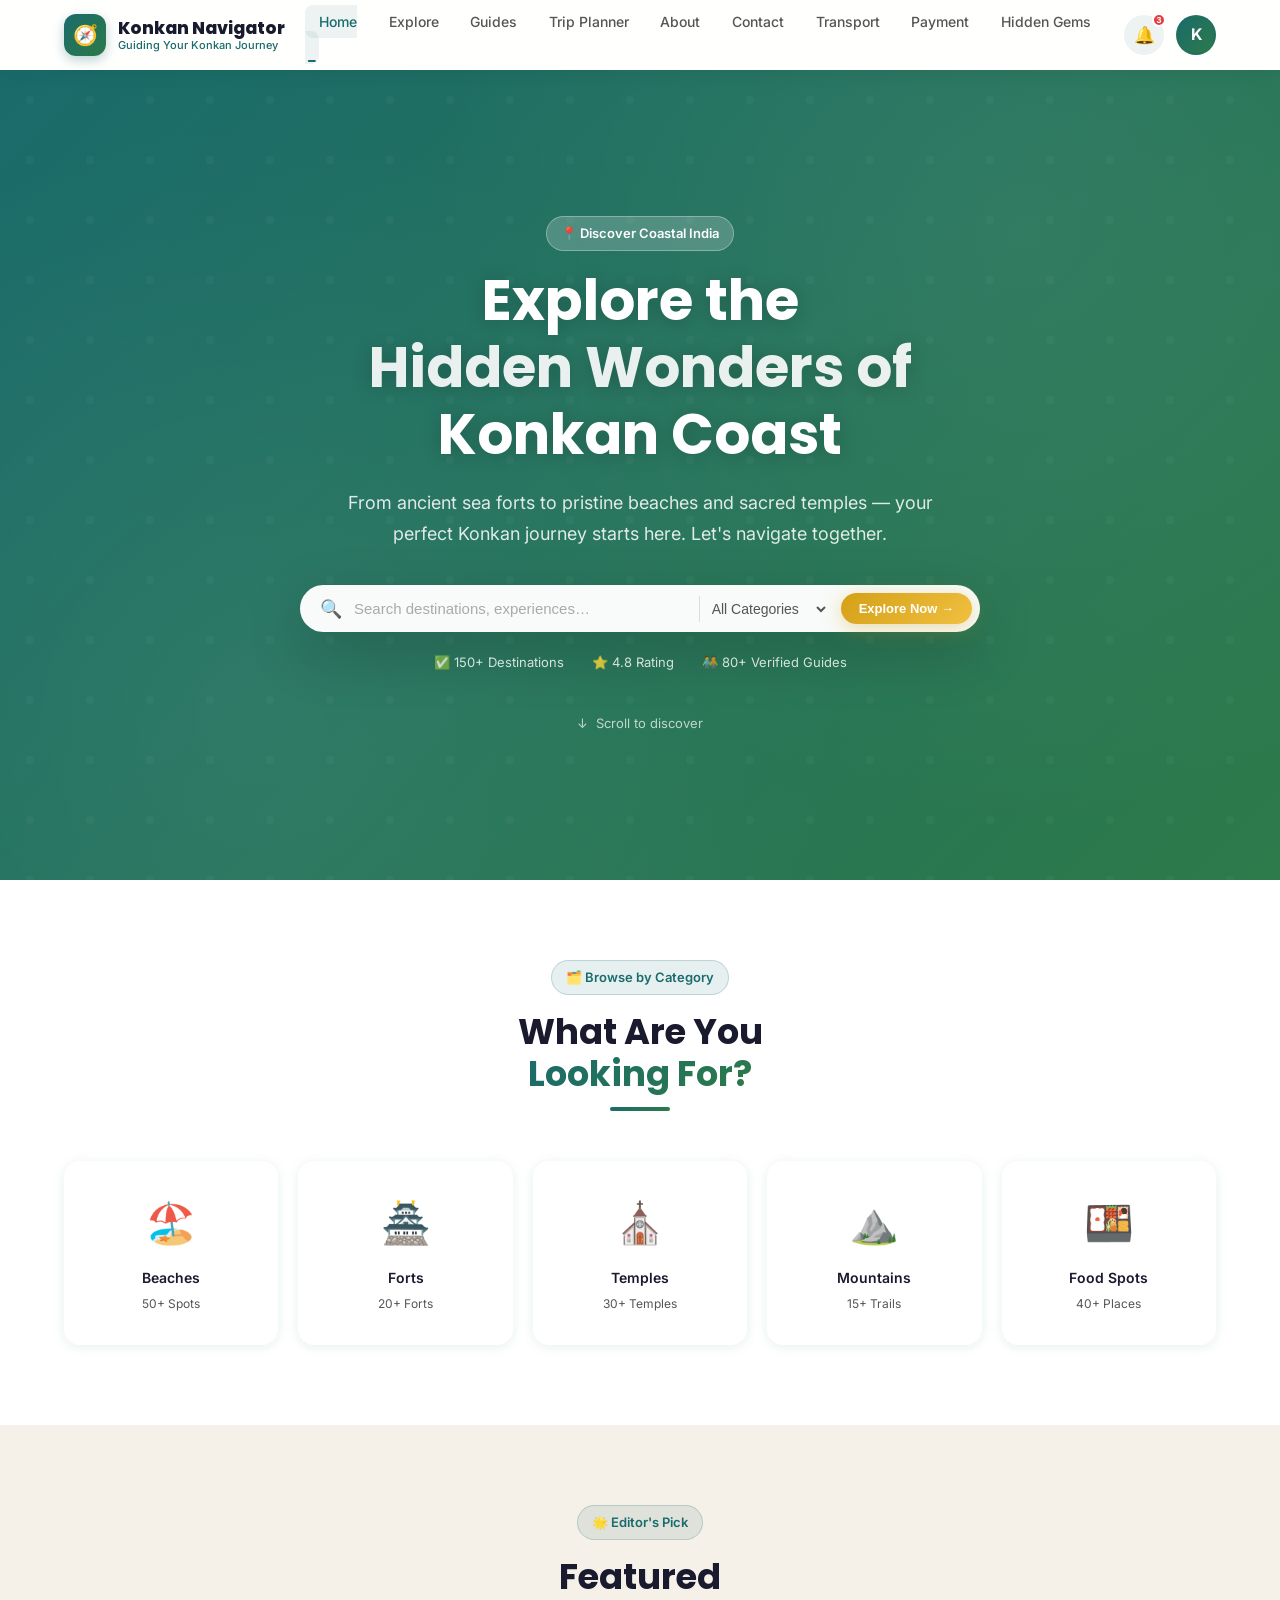
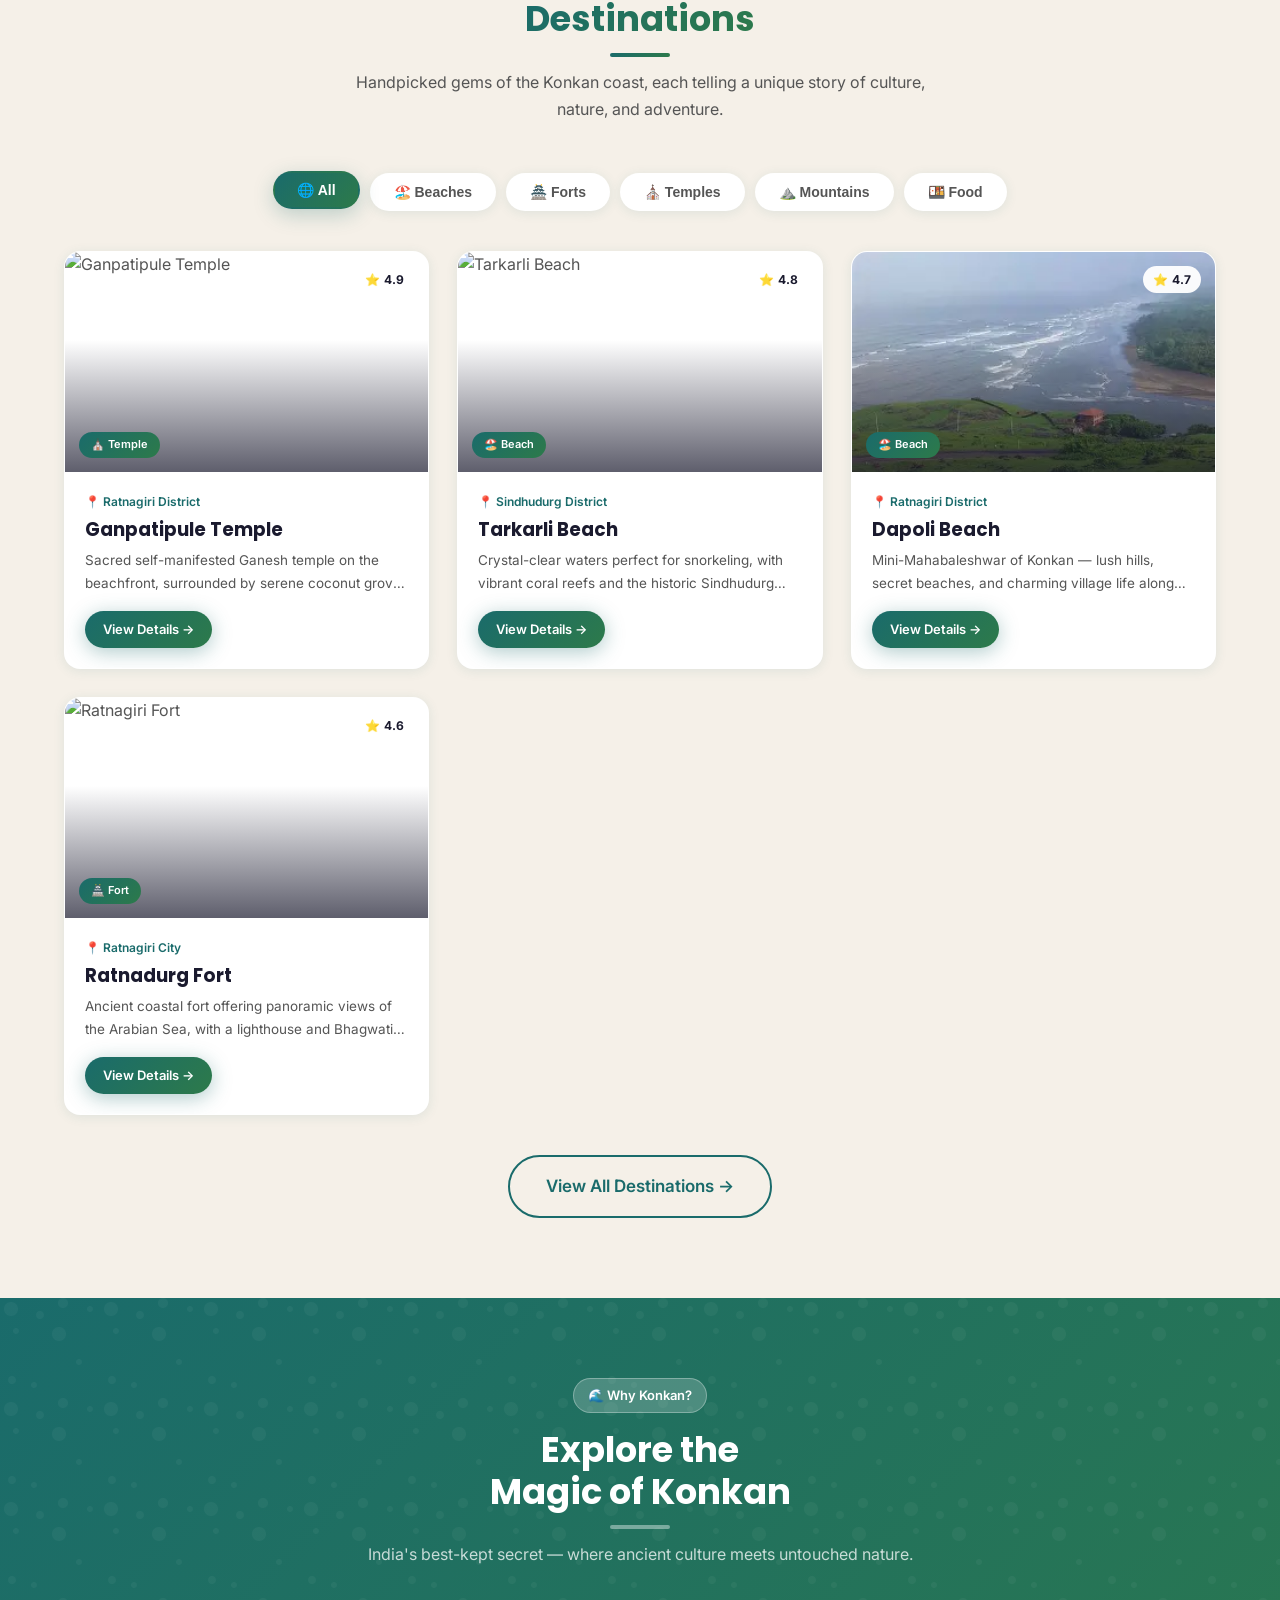
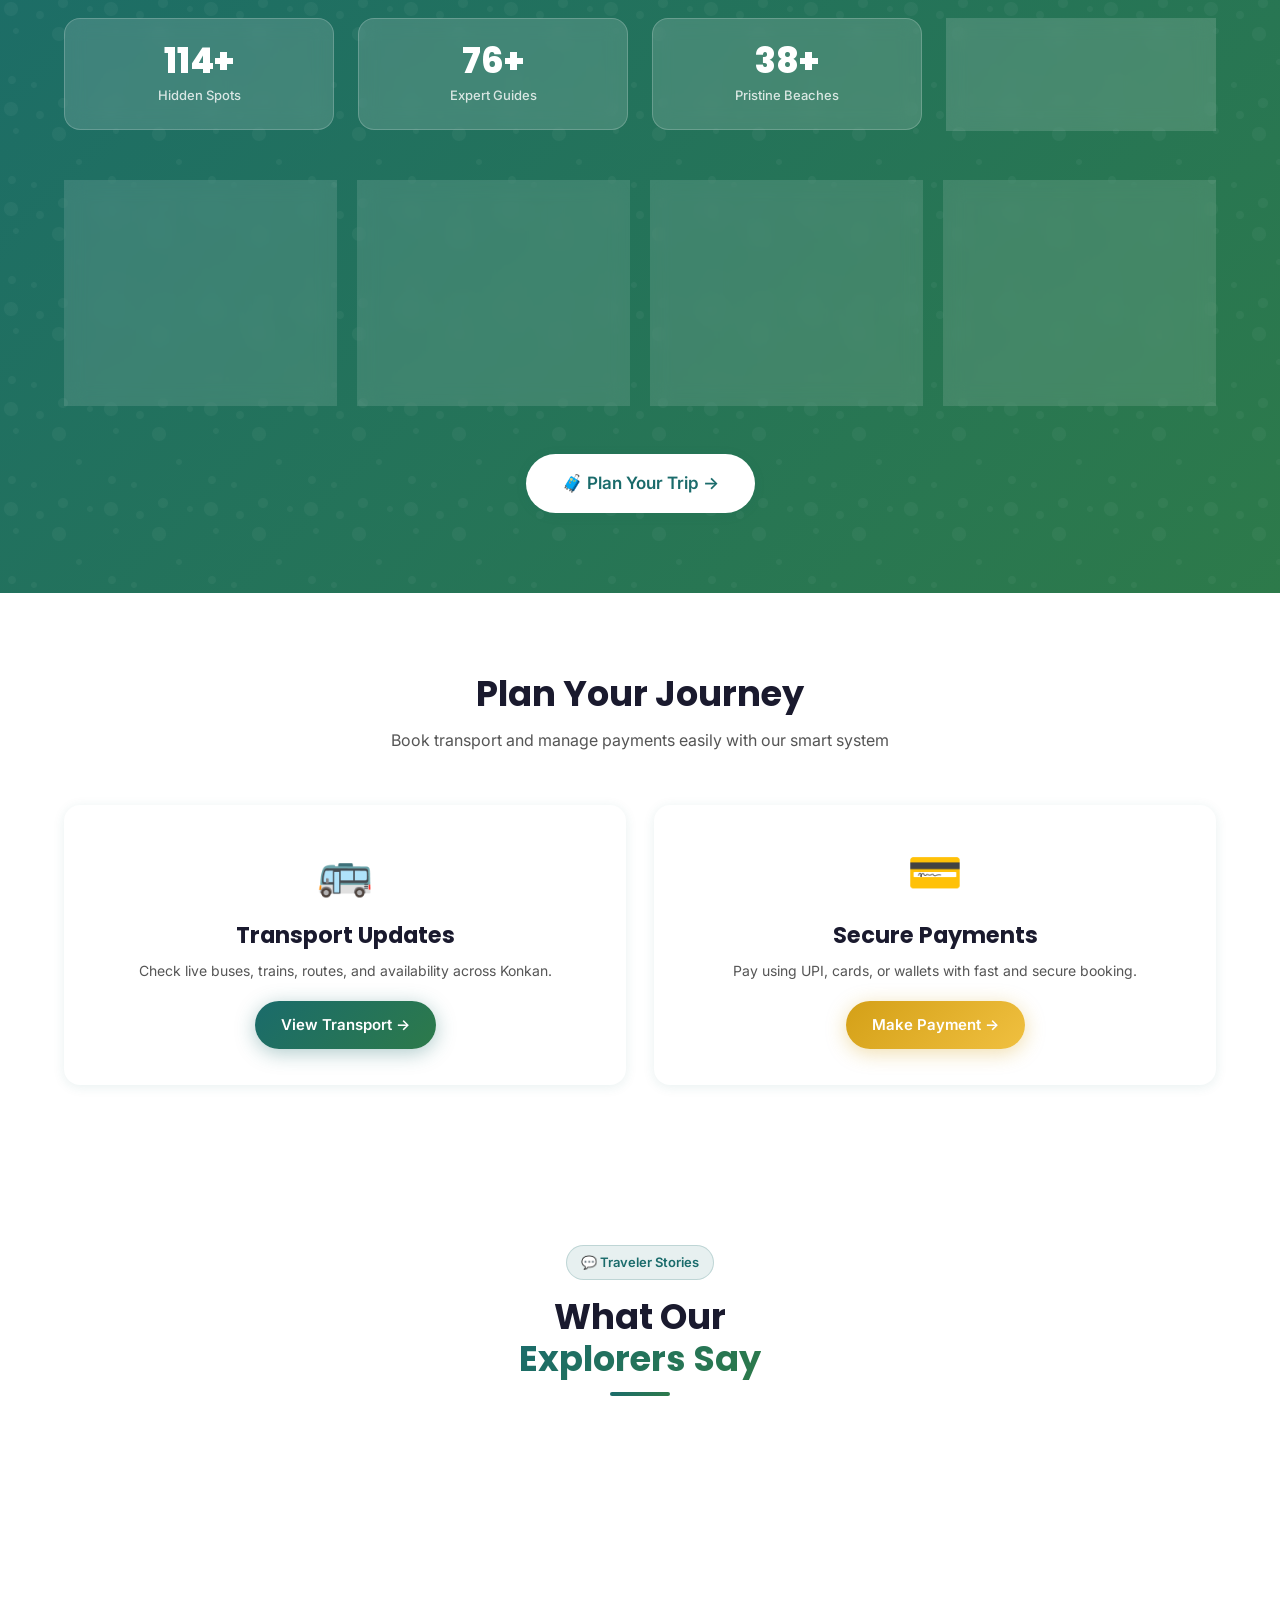
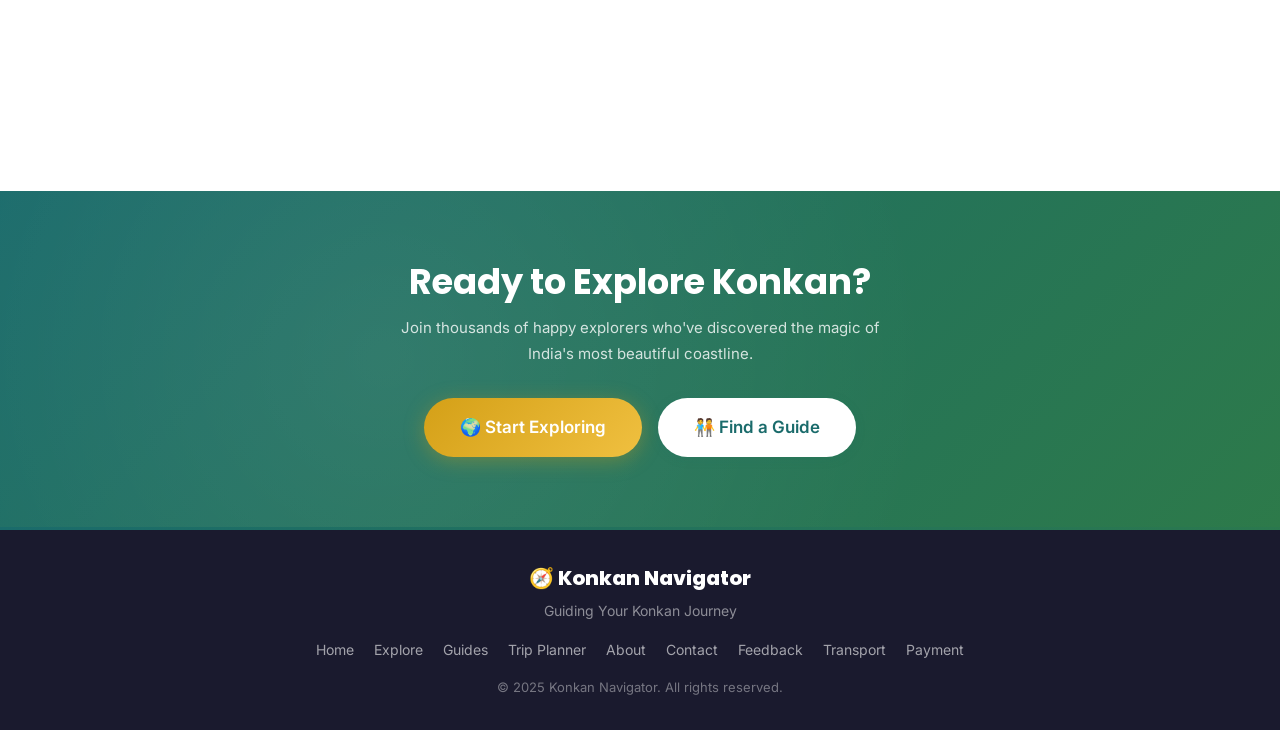
==== commit 2a84173a: "first" ====
--- a/index.html
+++ b/index.html
@@ -53,6 +53,7 @@
       <li><a href="contact.html">Contact</a></li>
       <li><a href="transport.html">Transport</a></li>
       <li><a href="payment.html">Payment</a></li>
+      <li><a href="hidden-gems.html">Hidden Gems</a></li>
     </ul>
 
     <div class="nav-right">
@@ -78,6 +79,7 @@
     <a href="about.html">ℹ️ About</a>
     <a href="contact.html">📞 Contact</a>
     <a href="feedback.html">📝 Feedback</a>
+    <a href="hidden-gems.html">💎 Hidden Gems</a>
     <a href="transport.html">🚌 Transport</a>
     <a href="payment.html">💳 Payment</a>
     <a href="signin.html" style="background:var(--primary-gradient);color:white;justify-content:center;border-radius:50px;margin-top:8px;">Sign In →</a>
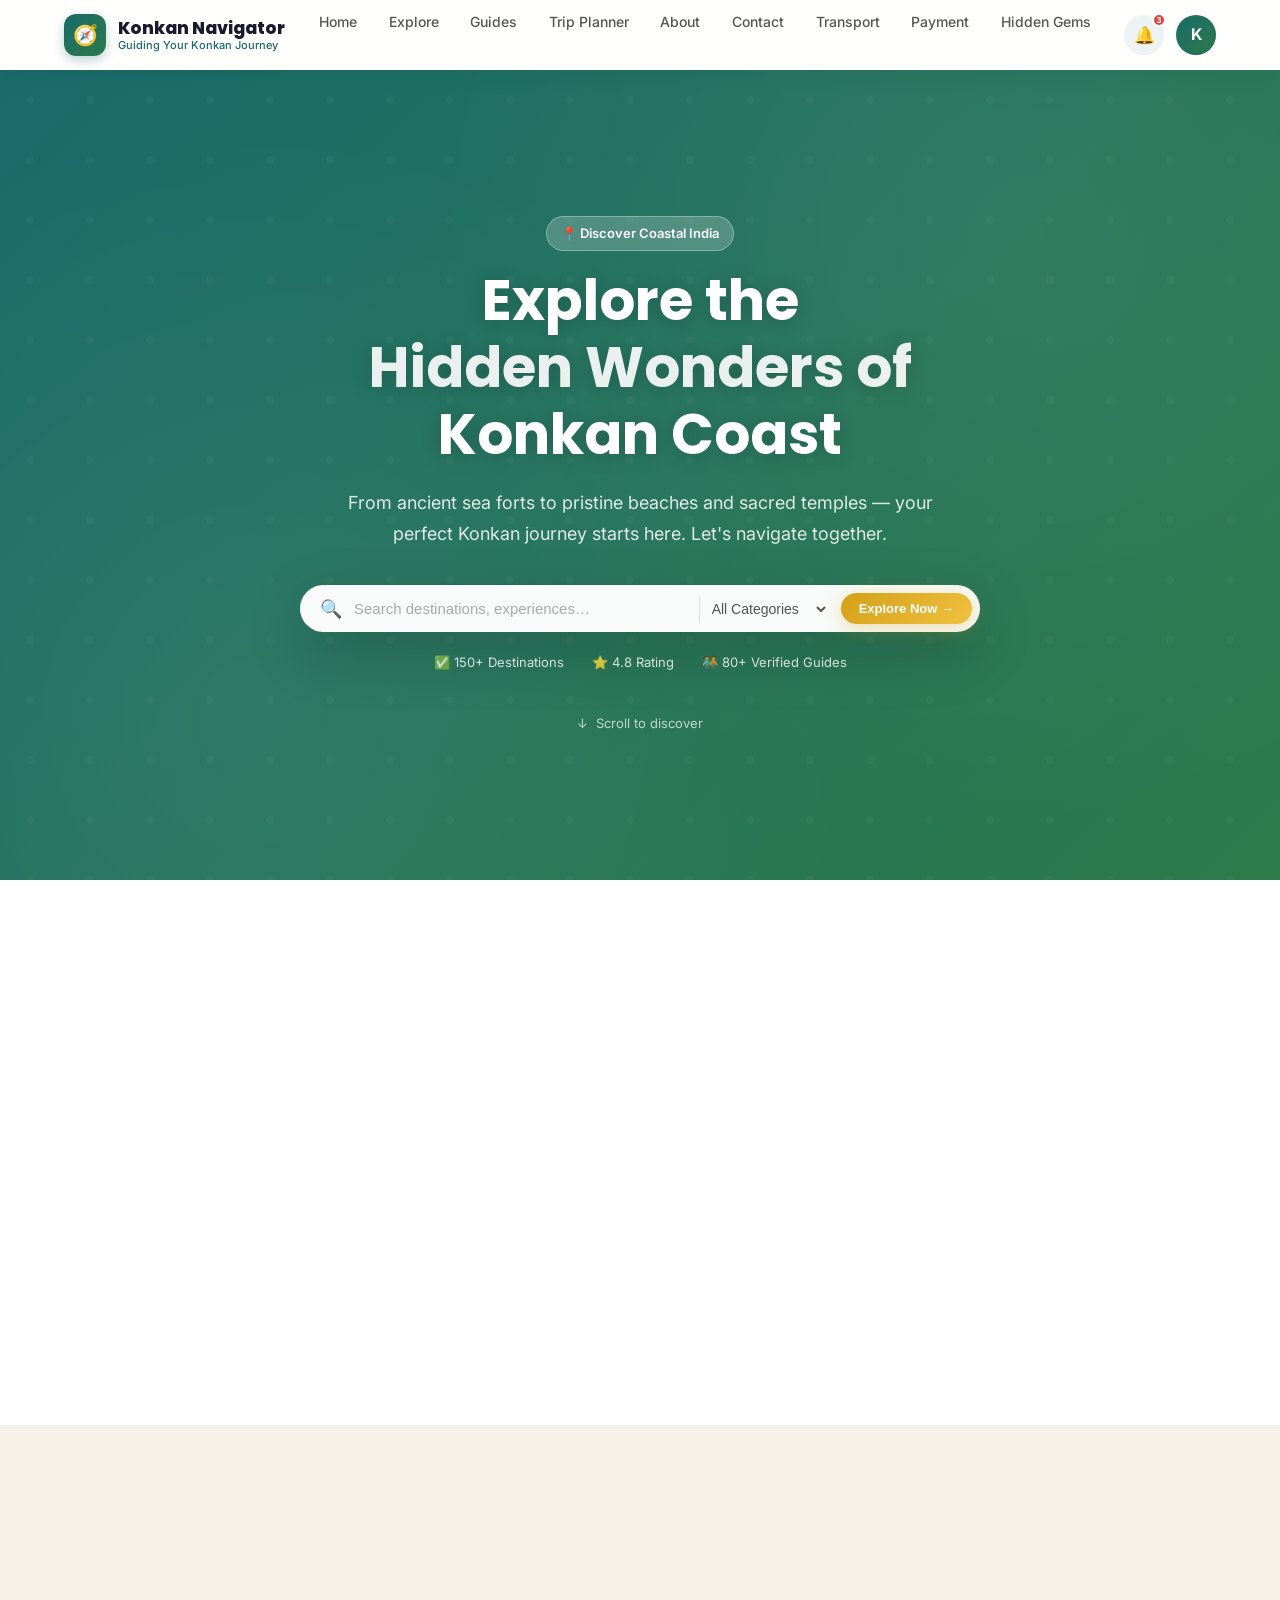
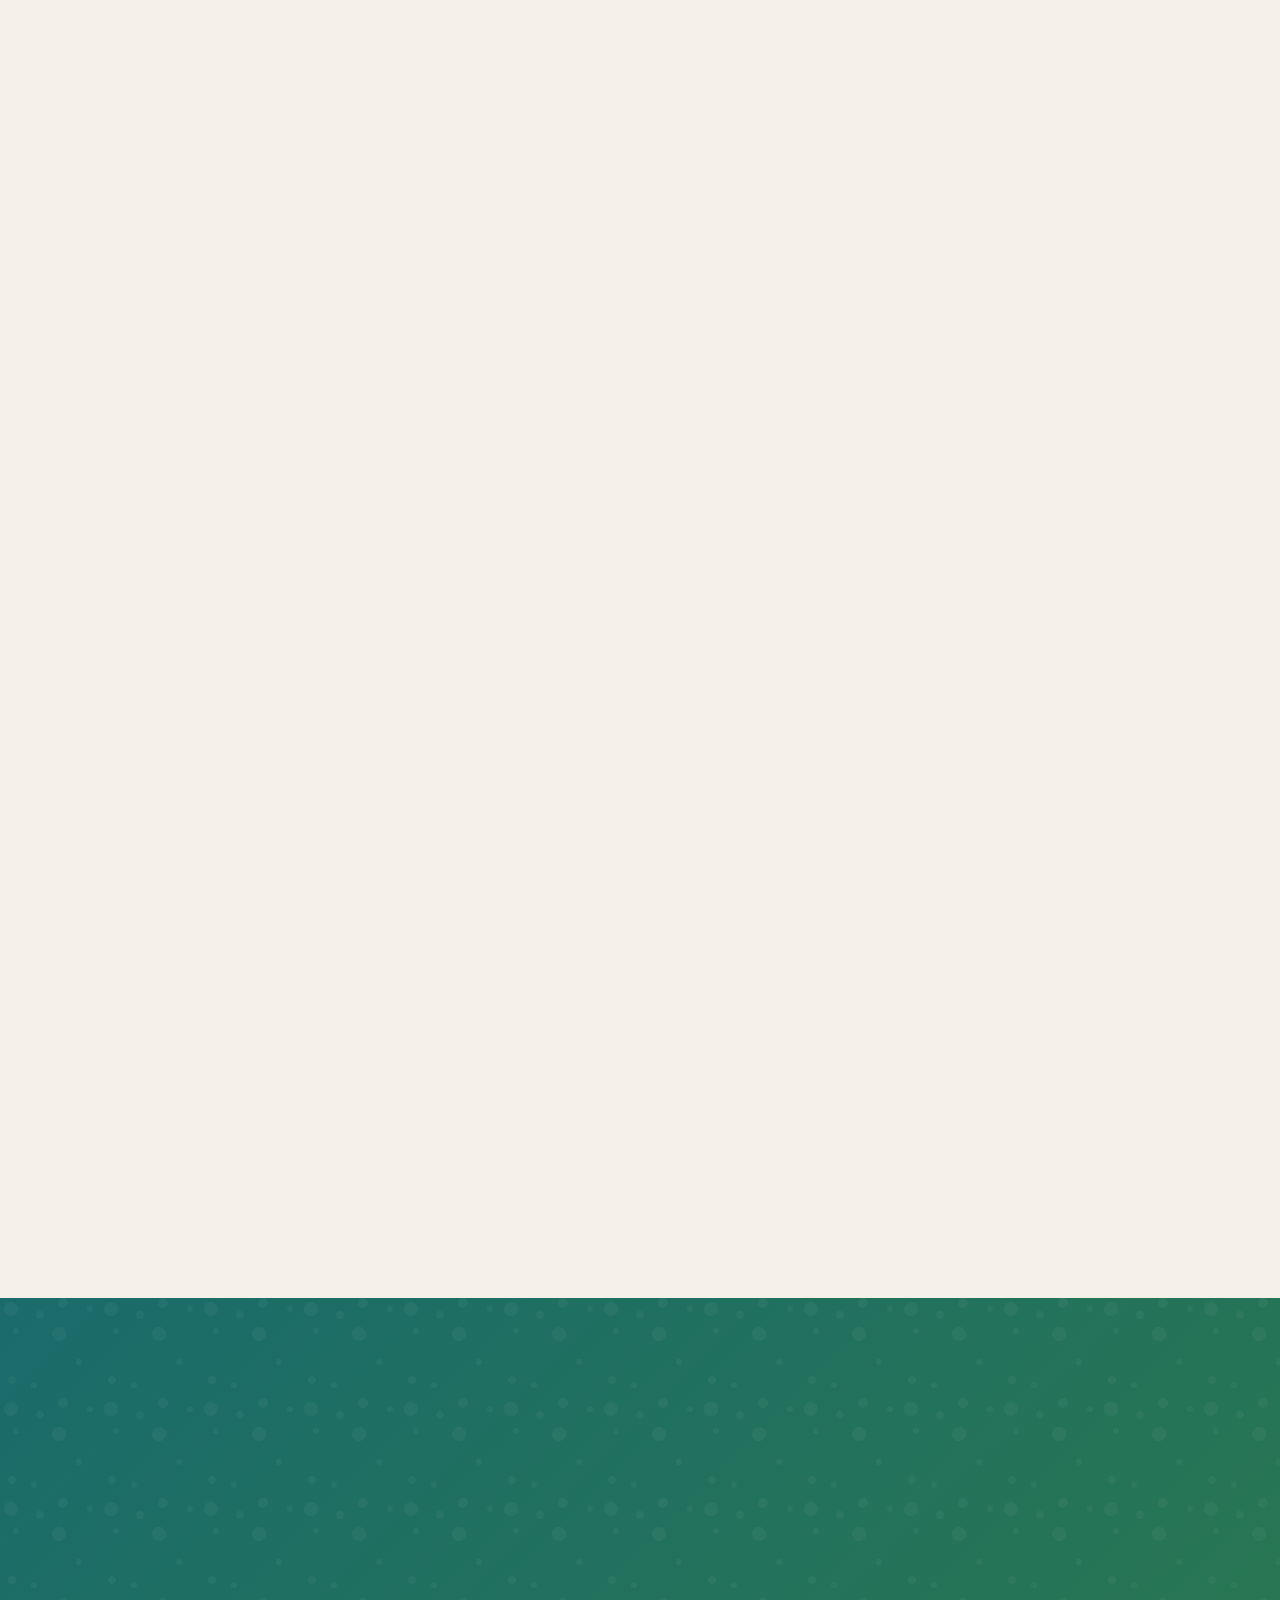
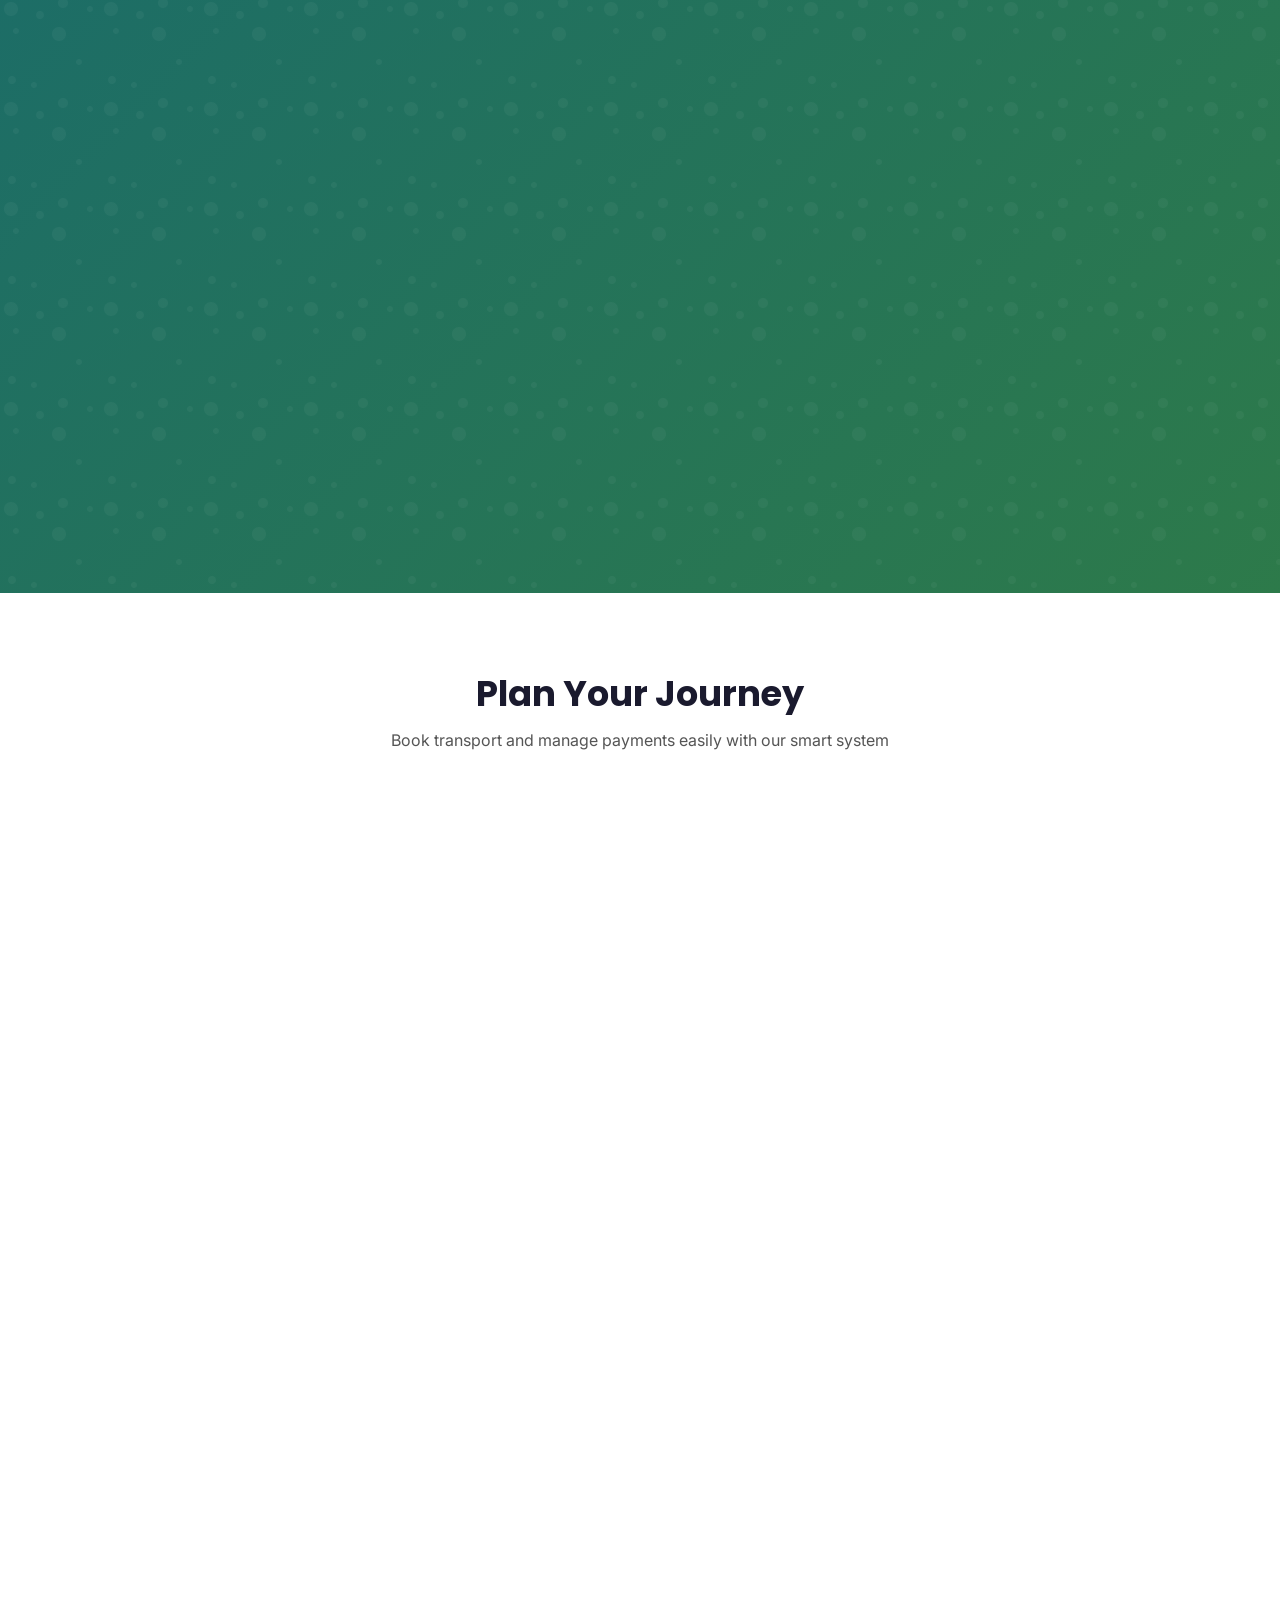
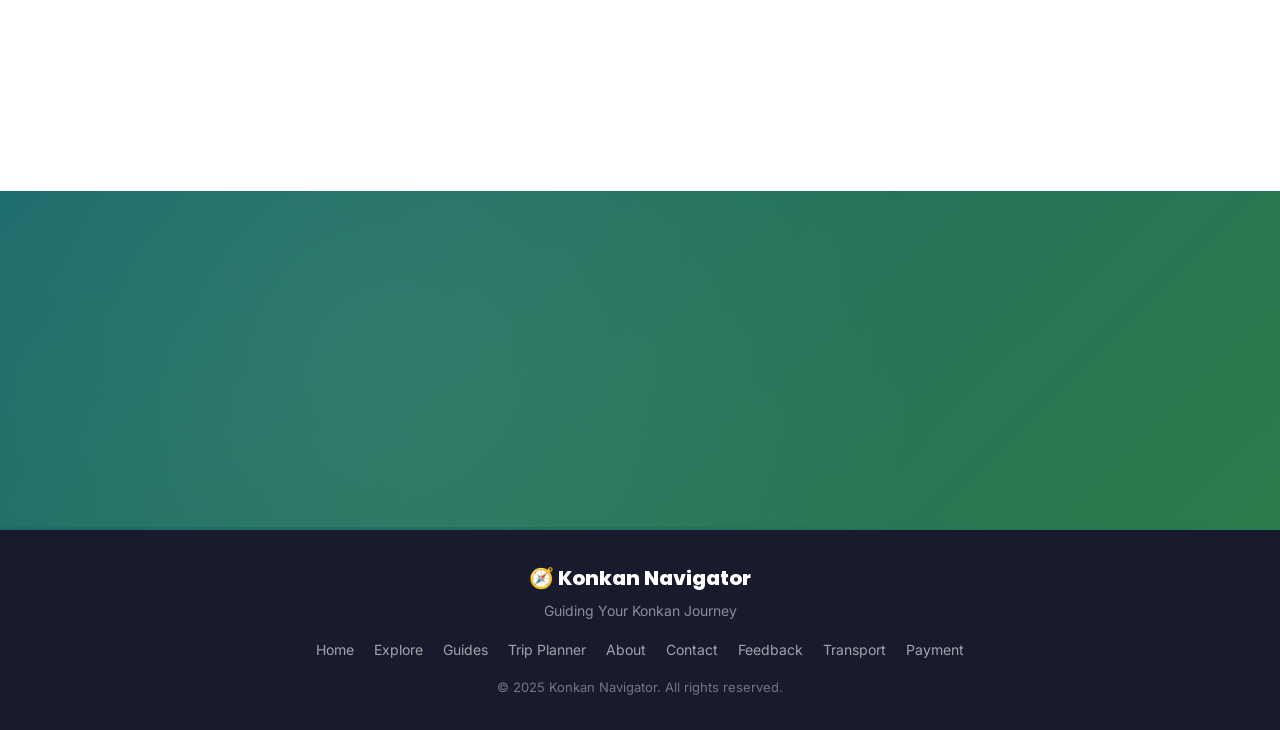
==== commit b2fc6f2e: "feat: implement global JavaScript architecture with Supabase integration and modular script loading." ====
--- a/index.html
+++ b/index.html
@@ -432,6 +432,6 @@
 </footer>
 
 <div id="toast-container"></div>
-<script src="js/script.js"></script>
+<script type="module" src="js/script.js"></script>
 </body>
 </html>
